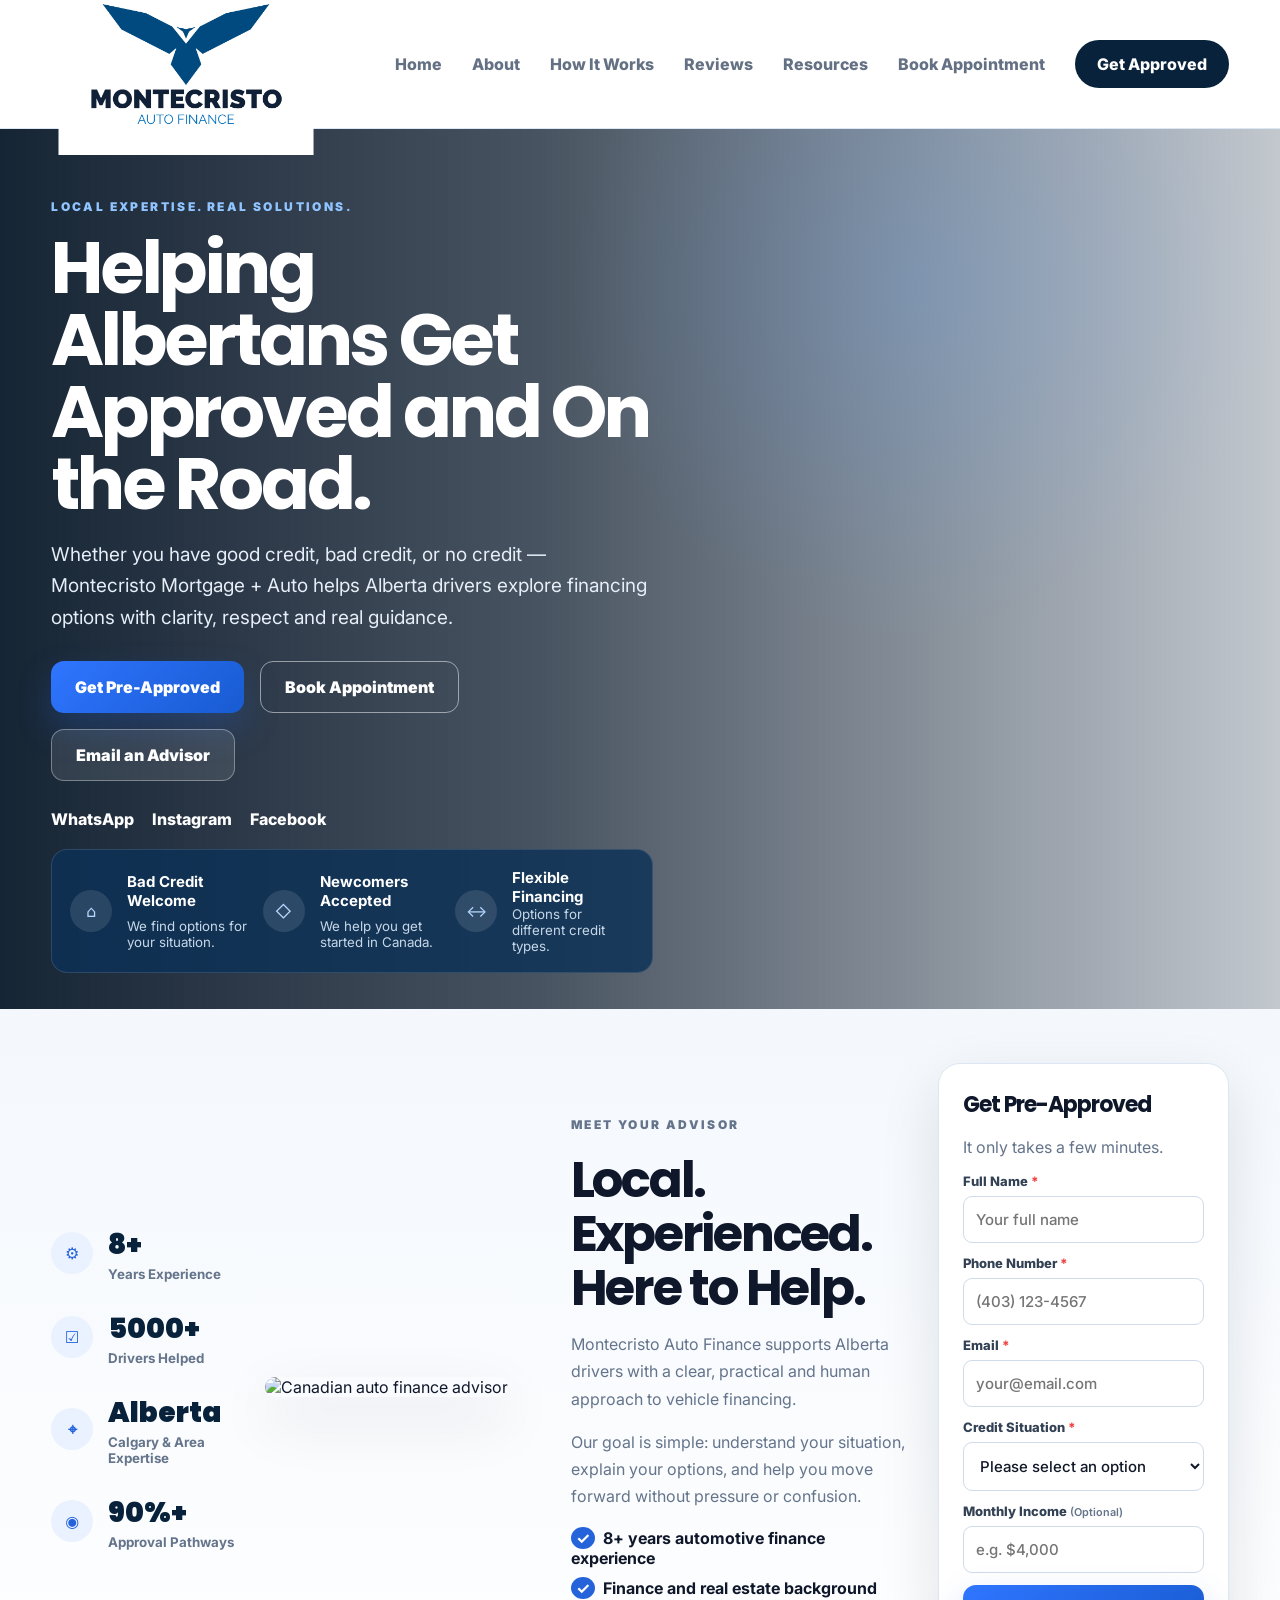
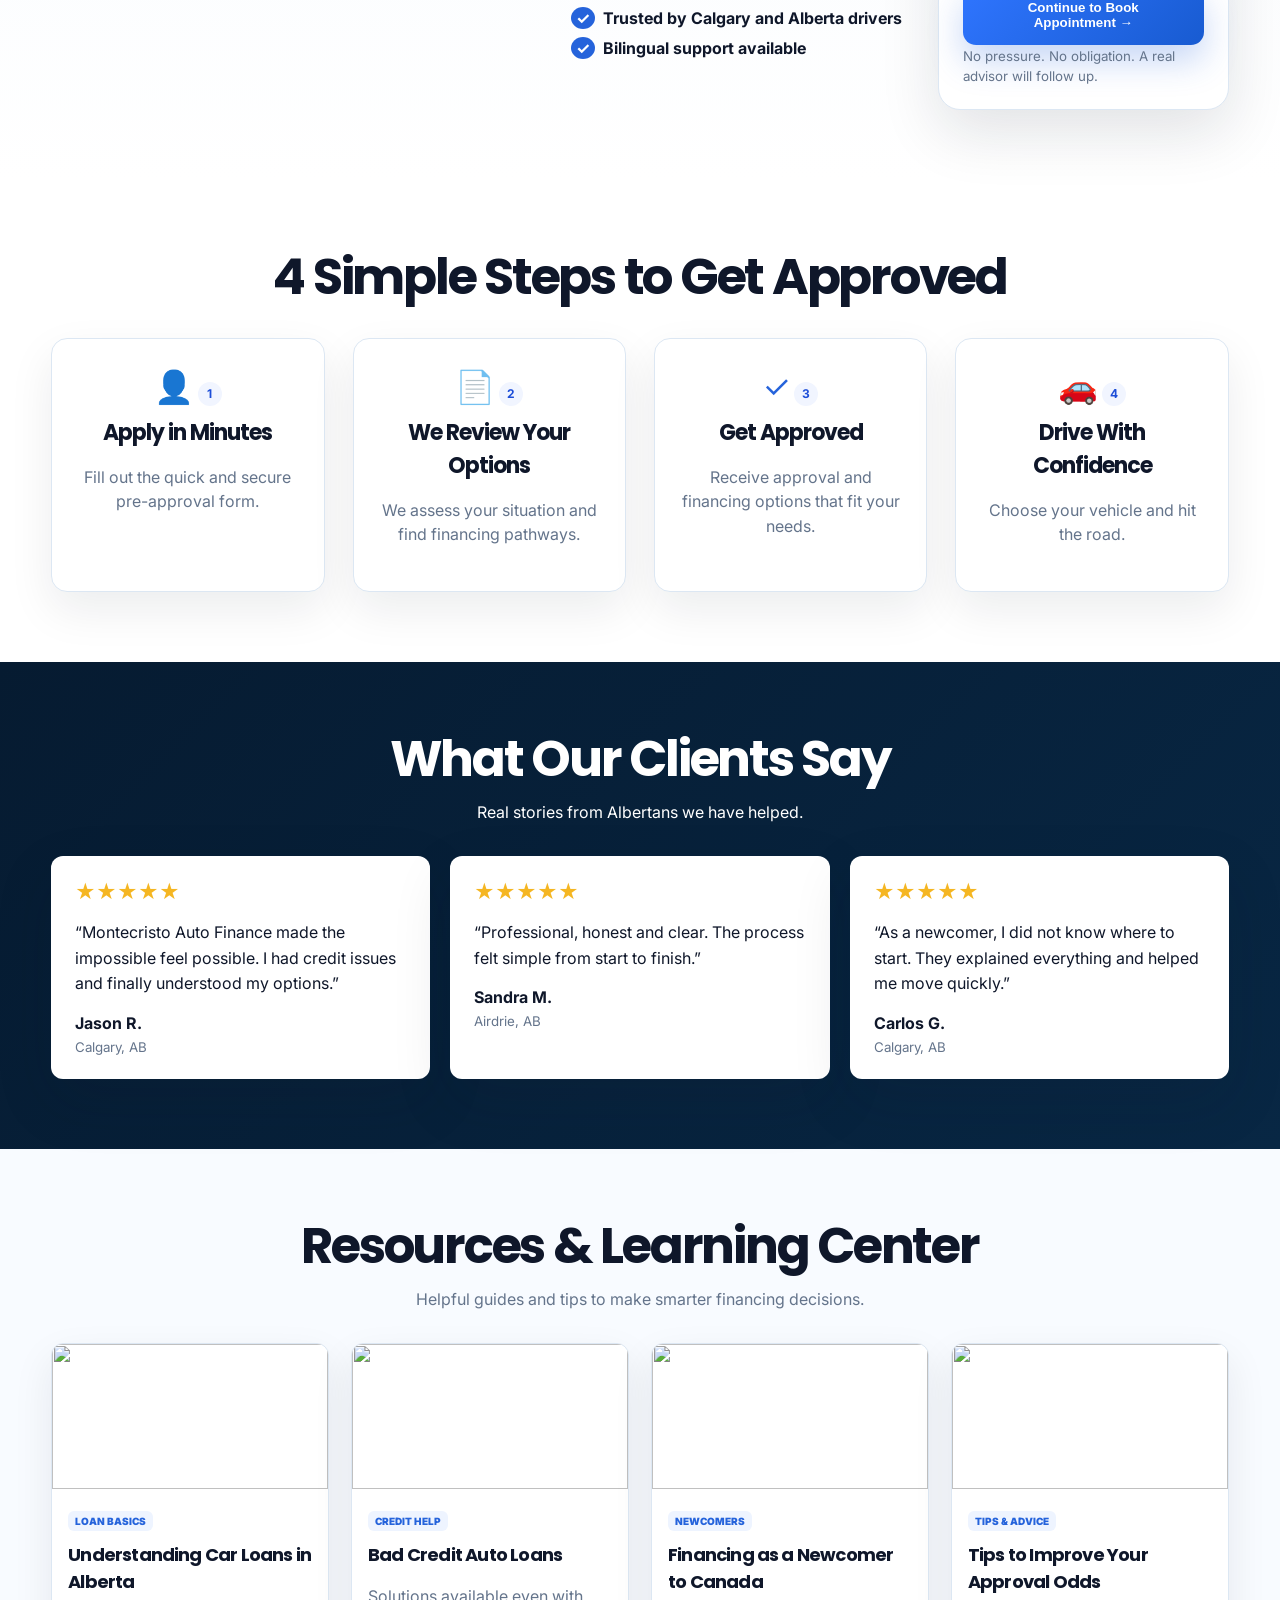
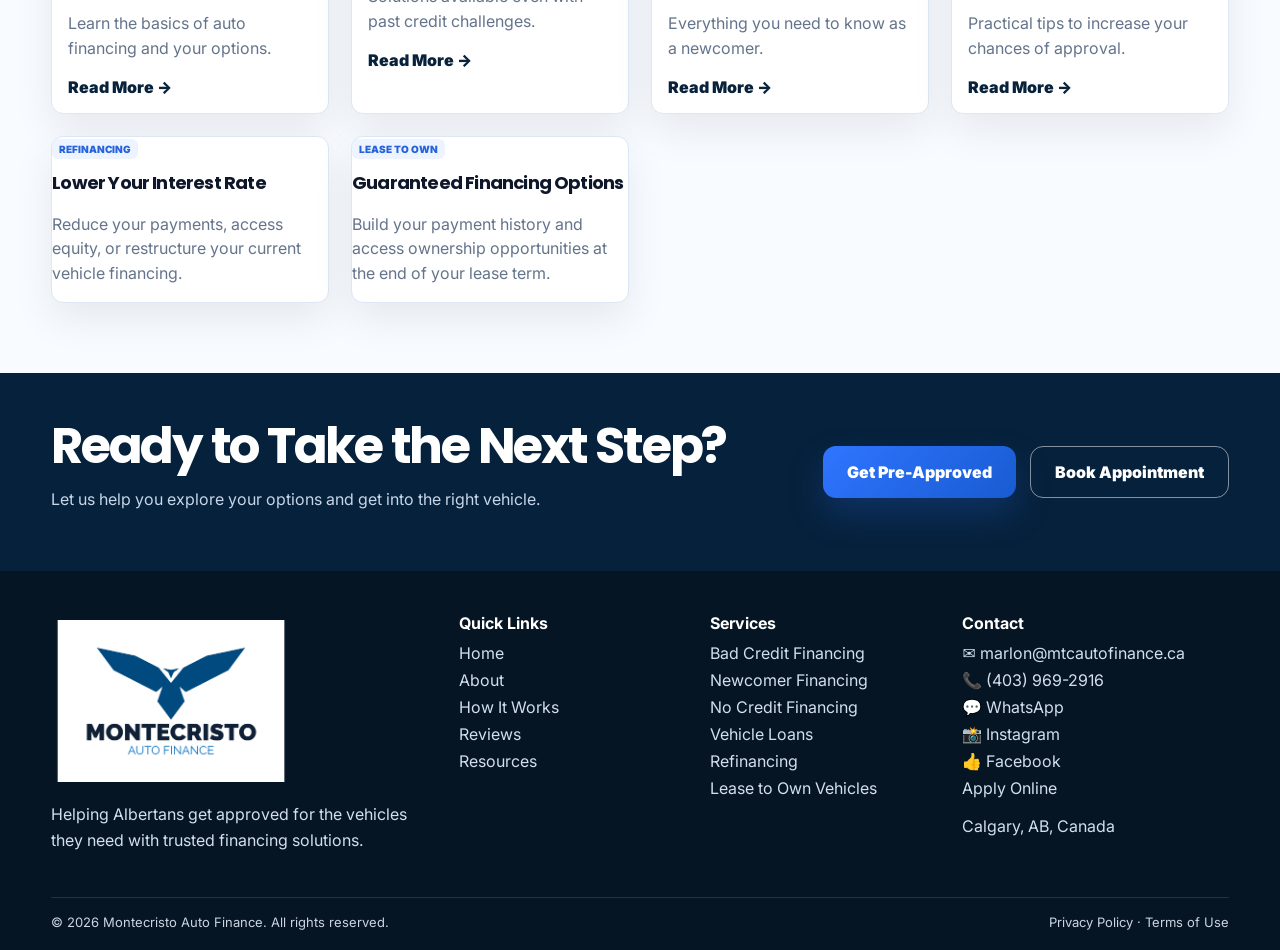
==== index.html @ ca7a3469 "Change references from Mortgage + Auto to Auto Finance" ====
<!DOCTYPE html>
<html lang="en">
<head>
  <meta charset="UTF-8" />
  <meta name="viewport" content="width=device-width, initial-scale=1.0" />
  <title>Montecristo Mortgage + Auto | Calgary Auto Financing</title>
  <meta name="description" content="Montecristo Mortgage + Auto helps Albertans get approved with practical, human auto financing support in Calgary and across Alberta." />
  <link rel="preconnect" href="https://fonts.googleapis.com">
  <link rel="preconnect" href="https://fonts.gstatic.com" crossorigin>
  <link href="https://fonts.googleapis.com/css2?family=Inter:wght@400;500;600;700;800;900&family=Poppins:wght@700;800;900&display=swap" rel="stylesheet">
  <link rel="stylesheet" href="css/style.css" />
</head>

<body>
  <header class="site-header">
    <div class="container nav">
      <a class="brand" href="#home" aria-label="Montecristo Auto Finance home">
        <img src="images/montecristo-logo.png"
         alt="Montecristo Auto Finance"
         class="brand-logo">
      </a>

      <button class="menu-toggle" aria-label="Open menu">☰</button>

      <nav class="nav-links" aria-label="Main navigation">
        <a href="#home">Home</a>
        <a href="#about">About</a>
        <a href="#how">How It Works</a>
        <a href="#reviews">Reviews</a>
        <a href="#resources">Resources</a>
        <a href="modules/agenda/agenda.html">Book Appointment</a>
        <a class="nav-cta" href="#approval-form">Get Approved</a>
      </nav>
    </div>
  </header>

  <main>
    <section class="hero" id="home">
      <div class="hero-shade"></div>
      <div class="container hero-grid">
        <div class="hero-copy">
          <p class="eyebrow">Local expertise. Real solutions.</p>
          <h1>Helping Albertans Get Approved and On the Road.</h1>
          <p class="hero-lead">
            Whether you have good credit, bad credit, or no credit — Montecristo Mortgage + Auto helps Alberta drivers explore financing options with clarity, respect and real guidance.
          </p>

          <div class="hero-actions">
            <a class="btn primary" href="#approval-form">Get Pre-Approved</a>
            <a class="btn secondary dark" href="modules/agenda/agenda.html">
              Book Appointment</a>
            <a class="btn secondary" href="mailto:marlon@mtcautofinance.ca?subject=Montecristo Mortgage + Auto Inquiry">Email an Advisor</a>
          </div>
          <div class="social-links">
            <a href="https://wa.me/14039692916"
               target="_blank">
               WhatsApp
            </a>
            <a href="https://www.instagram.com/mtcautofinance/"
               target="_blank">
               Instagram
            </a>
            <a href="https://www.facebook.com/profile.php?id=61590386949296"
               target="_blank">
               Facebook
            </a>
          </div>

          <div class="hero-benefits" aria-label="Quick benefits">
            <div><span>⌂</span><strong>Bad Credit Welcome</strong><small>We find options for your situation.</small></div>
            <div><span>◇</span><strong>Newcomers Accepted</strong><small>We help you get started in Canada.</small></div>
            <div><span>↔</span><strong>Flexible Financing</strong><small>Options for different credit types.</small></div>
          </div>
        </div>

        <div class="hero-person" aria-hidden="true">
          <img src="https://images.unsplash.com/photo-1590086782957-93c06ef21604?q=80&w=900&auto=format&fit=crop" alt="">
        </div>
      </div>
    </section>

    <section class="advisor-area" id="about">
      <div class="container advisor-layout">
        <aside class="vertical-stats">
          <div><span>⚙</span><strong>8+</strong><small>Years Experience</small></div>
          <div><span>☑</span><strong>5000+</strong><small>Drivers Helped</small></div>
          <div><span>⌖</span><strong>Alberta</strong><small>Calgary & Area Expertise</small></div>
          <div><span>◉</span><strong>90%+</strong><small>Approval Pathways</small></div>
        </aside>

        <div class="advisor-photo">
          <img src="https://images.unsplash.com/photo-1507003211169-0a1dd7228f2d?q=80&w=900&auto=format&fit=crop" alt="Canadian auto finance advisor">
        </div>

        <div class="advisor-copy">
          <p class="eyebrow dark-text">Meet your advisor</p>
          <h2>Local. Experienced. Here to Help.</h2>
          <p>
            Montecristo Auto Finance supports Alberta drivers with a clear, practical and human approach to vehicle financing.
          </p>
          <p>
            Our goal is simple: understand your situation, explain your options, and help you move forward without pressure or confusion.
          </p>

          <ul class="check-list">
            <li>8+ years automotive finance experience</li>
            <li>Finance and real estate background</li>
            <li>Trusted by Calgary and Alberta drivers</li>
            <li>Bilingual support available</li>
          </ul>
        </div>

       <form class="approval-card" id="approval-form" name="montecristo-approval" method="POST" data-netlify="true" netlify-honeypot="bot-field" action="/thank-you.html">
          <input type="hidden" name="form-name" value="montecristo-approval" />
          <p class="hidden-field"><label>Don’t fill this out if you’re human: <input name="bot-field" /></label></p>
          <h3>Get Pre-Approved</h3>
          <p>It only takes a few minutes.</p>

          <label>Full Name <span>*</span>
            <input name="full_name" type="text" placeholder="Your full name" required>
          </label>

          <label>Phone Number <span>*</span>
            <input name="phone" type="tel" placeholder="(403) 123-4567" required>
          </label>

          <label>Email <span>*</span>
            <input name="email" type="email" placeholder="your@email.com" required>
          </label>

          <label>Credit Situation <span>*</span>
            <select name="credit_situation" required>
              <option value="">Please select an option</option>
              <option>Good Credit</option>
              <option>Bad Credit</option>
              <option>No Credit / New to Canada</option>
              <option>Bankruptcy / Consumer Proposal</option>
              <option>Not Sure</option>
            </select>
          </label>

          <label>Monthly Income <small>(Optional)</small>
            <input name="monthly_income" type="text" placeholder="e.g. $4,000">
          </label>

          <button class="btn primary full" type="submit">
            Continue to Book Appointment →
          </button>
          <small class="form-note">No pressure. No obligation. A real advisor will follow up.</small>
        </form>
        
      </div>
    </section>

    <section class="how-section" id="how">
      <div class="container">
        <div class="section-title">
          <h2>4 Simple Steps to Get Approved</h2>
        </div>

        <div class="steps-grid">
          <article>
            <span>👤</span>
            <b>1</b>
            <h3>Apply in Minutes</h3>
            <p>Fill out the quick and secure pre-approval form.</p>
          </article>
          <article>
            <span>📄</span>
            <b>2</b>
            <h3>We Review Your Options</h3>
            <p>We assess your situation and find financing pathways.</p>
          </article>
          <article>
            <span>✓</span>
            <b>3</b>
            <h3>Get Approved</h3>
            <p>Receive approval and financing options that fit your needs.</p>
          </article>
          <article>
            <span>🚗</span>
            <b>4</b>
            <h3>Drive With Confidence</h3>
            <p>Choose your vehicle and hit the road.</p>
          </article>
        </div>
      </div>
    </section>

    <section class="reviews-section" id="reviews">
      <div class="container">
        <div class="section-title light">
          <h2>What Our Clients Say</h2>
          <p>Real stories from Albertans we have helped.</p>
        </div>

        <div class="reviews-grid">
          <article>
            <div class="stars">★★★★★</div>
            <p>“Montecristo Auto Finance made the impossible feel possible. I had credit issues and finally understood my options.”</p>
            <strong>Jason R.</strong>
            <small>Calgary, AB</small>
          </article>
          <article>
            <div class="stars">★★★★★</div>
            <p>“Professional, honest and clear. The process felt simple from start to finish.”</p>
            <strong>Sandra M.</strong>
            <small>Airdrie, AB</small>
          </article>
          <article>
            <div class="stars">★★★★★</div>
            <p>“As a newcomer, I did not know where to start. They explained everything and helped me move quickly.”</p>
            <strong>Carlos G.</strong>
            <small>Calgary, AB</small>
          </article>
        </div>
      </div>
    </section>

    <section class="resources-section" id="resources">
      <div class="container">
        <div class="section-title">
          <h2>Resources & Learning Center</h2>
          <p>Helpful guides and tips to make smarter financing decisions.</p>
        </div>

        <div class="resource-grid">
          <article>
            <img src="https://images.unsplash.com/photo-1549924231-f129b911e442?q=80&w=900&auto=format&fit=crop" alt="">
            <div><span>Loan Basics</span><h3>Understanding Car Loans in Alberta</h3><p>Learn the basics of auto financing and your options.</p><a href="#">Read More →</a></div>
          </article>
          <article>
            <img src="https://images.unsplash.com/photo-1554224155-6726b3ff858f?q=80&w=900&auto=format&fit=crop" alt="">
            <div><span>Credit Help</span><h3>Bad Credit Auto Loans</h3><p>Solutions available even with past credit challenges.</p><a href="#">Read More →</a></div>
          </article>
          <article>
            <img src="https://images.unsplash.com/photo-1551836022-d5d88e9218df?q=80&w=900&auto=format&fit=crop" alt="">
            <div><span>Newcomers</span><h3>Financing as a Newcomer to Canada</h3><p>Everything you need to know as a newcomer.</p><a href="#">Read More →</a></div>
          </article>
          <article>
            <img src="https://images.unsplash.com/photo-1554224154-26032ffc0d07?q=80&w=900&auto=format&fit=crop" alt="">
            <div><span>Tips & Advice</span><h3>Tips to Improve Your Approval Odds</h3><p>Practical tips to increase your chances of approval.</p><a href="#">Read More →</a></div>
          </article>
          <article>
            <span>Refinancing</span>
            <h3>Lower Your Interest Rate</h3>
            <p>
            Reduce your payments, access equity, or restructure your current vehicle financing.
            </p>
          </article>
          <article>
            <span>Lease to Own</span>
            <h3>Guaranteed Financing Options</h3>
            <p>
            Build your payment history and access ownership opportunities at the end of your lease term.
            </p>
          </article>
        </div>
      </div>
    </section>

    <section class="final-cta">
      <div class="container final-layout">
       <div>
        <h2>Ready to Take the Next Step?</h2>
        <p>
          Let us help you explore your options and get into the right vehicle.
        </p>
      </div>
      <div class="final-actions">
        <a class="btn primary" href="#approval-form">
          Get Pre-Approved
        </a>
        <a class="btn secondary dark"
           href="modules/agenda/agenda.html">
           Book Appointment
        </a>
      </div>
    </div>
  </section>
  </main>

  <footer class="footer">
    <div class="container footer-layout">
      <div>
        <a class="brand footer-brand" href="#home">
           <img src="images/montecristo-logo.png"
           alt="Montecristo Auto Finance"
           class="brand-logo footer-logo">
        </a>
        <p>Helping Albertans get approved for the vehicles they need with trusted financing solutions.</p>
      </div>

      <div>
        <h4>Quick Links</h4>
        <a href="#home">Home</a>
        <a href="#about">About</a>
        <a href="#how">How It Works</a>
        <a href="#reviews">Reviews</a>
        <a href="#resources">Resources</a>
      </div>

      <div>
        <h4>Services</h4>
        <a href="#approval-form">Bad Credit Financing</a>
        <a href="#approval-form">Newcomer Financing</a>
        <a href="#approval-form">No Credit Financing</a>
        <a href="#approval-form">Vehicle Loans</a>
        <a href="#resources">Refinancing</a>
        <a href="#resources">Lease to Own Vehicles</a>
      </div>

      <div>
        <h4>Contact</h4>
        <a href="mailto:marlon@mtcautofinance.ca">
          ✉ marlon@mtcautofinance.ca
        </a>
        <a href="tel:+14039692916">
          📞 (403) 969-2916
        </a>
        <a href="https://wa.me/14039692916" target="_blank">
          💬 WhatsApp
        </a>
        <a href="https://www.instagram.com/mtcautofinance/" target="_blank">
          📸 Instagram
        </a>
        <a href="https://www.facebook.com/profile.php?id=61590386949296" target="_blank">
          👍 Facebook
        </a>
        <a href="#approval-form">
          Apply Online
        </a>
        <p>Calgary, AB, Canada</p>
      </div>
    </div>

    <div class="container legal">
      <span>© 2026 Montecristo Auto Finance. All rights reserved.</span>
      <span>Privacy Policy · Terms of Use</span>
    </div>
  </footer>

  <div class="mobile-bar">
    <a href="mailto:marlon@mtcautofinance.ca?subject=Montecristo Mortgage + Auto Inquiry">
      Email
    </a>
    <a href="sms:+14039692916">
      SMS
    </a>
    <a href="modules/agenda/agenda.html">
      Book
    </a>
  </div>
  <script>
    const approvalForm = document.getElementById('approval-form');

    if (approvalForm) {
      approvalForm.addEventListener('submit', function () {
        const leadData = {
          name: approvalForm.querySelector('[name="full_name"]').value.trim(),
          phone: approvalForm.querySelector('[name="phone"]').value.trim(),
          email: approvalForm.querySelector('[name="email"]').value.trim(),
          creditSituation: approvalForm.querySelector('[name="credit_situation"]').value.trim(),
          monthlyIncome: approvalForm.querySelector('[name="monthly_income"]').value.trim()
        };

        localStorage.setItem('mtc_lead', JSON.stringify(leadData));
      });
    }
  </script>


  
  <script src="js/app.js"></script>
</body>
</html>
---- css/style.css ----
/* MONTECRISTO AUTO FINANCE — Demo v4 */
:root{
  --navy:#08223b;
  --navy2:#0d3157;
  --blue:#2563db;
  --blue2:#65a8ff;
  --text:#0f172a;
  --muted:#64748b;
  --soft:#f4f8fd;
  --soft2:#eaf2fb;
  --white:#ffffff;
  --line:#dce7f3;
  --radius:22px;
  --shadow:0 22px 60px rgba(15,23,42,.12);
}

*{box-sizing:border-box}
html{scroll-behavior:smooth}
body{
  margin:0;
  font-family:Inter,system-ui,sans-serif;
  color:var(--text);
  background:#f8fbff;
  overflow-x:hidden;
}
a{text-decoration:none;color:inherit}
.container{width:min(1180px,92%);margin:auto}

.site-header{
  position:sticky;top:0;z-index:100;
  background:rgba(255,255,255,.94);
  backdrop-filter:blur(18px);
  border-bottom:1px solid var(--line);
}
.nav{display:flex;align-items:center;justify-content:space-between;padding:16px 0}
.brand{display:flex;align-items:center;gap:14px}
.brand-mark{
  width:48px;height:48px;border-radius:16px;
  background:linear-gradient(135deg,var(--navy),var(--blue));
  color:white;display:grid;place-items:center;
  font:900 20px Poppins,sans-serif;
  box-shadow:0 12px 28px rgba(37,99,219,.22);
}
.brand-text strong{display:block;font:800 22px Poppins,sans-serif;line-height:1}
.brand-text small{display:block;margin-top:8px;letter-spacing:.24em;color:var(--muted);font-weight:700;font-size:11px}
.nav-links{display:flex;align-items:center;gap:30px;font-weight:800;color:#647083}
.nav-links a:hover{color:var(--blue)}
.nav-cta{background:var(--navy);color:white!important;padding:14px 22px;border-radius:999px}
.menu-toggle{display:none;background:none;border:0;font-size:28px;color:var(--navy)}

.hero{
  position:relative;min-height:640px;display:flex;align-items:center;
  background:
    linear-gradient(90deg,rgba(3,18,35,.92) 0%,rgba(3,18,35,.72) 42%,rgba(3,18,35,.22) 100%),
    url('https://images.unsplash.com/photo-1503376780353-7e6692767b70?q=80&w=1800&auto=format&fit=crop');
  background-size:cover;background-position:center;
  overflow:hidden;
}
.hero-shade{position:absolute;inset:0;background:radial-gradient(circle at 72% 18%,rgba(101,168,255,.22),transparent 30%)}
.hero-grid{position:relative;z-index:1;display:grid;grid-template-columns:1.05fr .95fr;gap:32px;align-items:center;padding:70px 0 36px}
.eyebrow{
  margin:0 0 18px;
  text-transform:uppercase;letter-spacing:.2em;font-weight:900;font-size:12px;color:#8fc4ff;
}
.dark-text{color:#64809f}
h1,h2,h3{font-family:Poppins,sans-serif;margin:0;letter-spacing:-.045em}
h1{font-size:clamp(44px,6vw,72px);line-height:1;color:white;max-width:690px}
h2{font-size:clamp(30px,4vw,50px);line-height:1.08}
h3{font-size:22px}
.hero-lead{color:#e6eef8;font-size:19px;line-height:1.65;max-width:610px}
.hero-actions{display:flex;gap:16px;flex-wrap:wrap;margin:28px 0}
.btn{
  display:inline-flex;align-items:center;justify-content:center;
  min-height:52px;padding:15px 24px;border-radius:13px;
  font-weight:900;border:0;cursor:pointer;
}
.primary{background:linear-gradient(135deg,#2f75ff,#185bd1);color:white;box-shadow:0 16px 34px rgba(37,99,219,.26)}
.secondary{background:rgba(255,255,255,.1);color:white;border:1px solid rgba(255,255,255,.35)}
.secondary.dark{background:transparent;border-color:rgba(255,255,255,.5)}
.full{width:100%}

.hero-benefits{
  margin-top:20px;
  display:grid;grid-template-columns:repeat(3,1fr);gap:14px;
  background:rgba(13,49,87,.82);
  border:1px solid rgba(255,255,255,.12);
  padding:18px;border-radius:16px;
  max-width:980px;
}
.hero-benefits div{display:grid;grid-template-columns:44px 1fr;column-gap:13px;align-items:center}
.hero-benefits span{
  grid-row:span 2;width:42px;height:42px;border-radius:50%;
  background:rgba(255,255,255,.11);display:grid;place-items:center;color:#b6d8ff
}
.hero-benefits strong{color:white;font-size:15px}
.hero-benefits small{color:#c6d7e8}

.hero-person{display:flex;justify-content:center;align-items:flex-end}
.hero-person img{
  width:min(430px,100%);height:500px;object-fit:cover;object-position:center top;
  border-radius:28px 28px 0 0;
  opacity:.95;box-shadow:var(--shadow);
  display:none;
}

.advisor-area{padding:54px 0 70px;background:linear-gradient(180deg,#f4f8fd,#ffffff)}
.advisor-layout{
  display:grid;grid-template-columns:.6fr .9fr 1.1fr .95fr;gap:30px;align-items:center;
}
.vertical-stats{display:grid;gap:26px}
.vertical-stats div{display:grid;grid-template-columns:45px 1fr;column-gap:12px;align-items:center}
.vertical-stats span{grid-row:span 2;width:42px;height:42px;border-radius:50%;background:#eaf2ff;color:var(--blue);display:grid;place-items:center;font-weight:900}
.vertical-stats strong{font:900 28px Poppins;color:var(--navy)}
.vertical-stats small{color:var(--muted);font-weight:700}
.advisor-photo img{width:100%;border-radius:24px;box-shadow:var(--shadow)}
.advisor-copy p{color:var(--muted);line-height:1.7}
.check-list{padding:0;margin:18px 0 0;list-style:none;display:grid;gap:10px}
.check-list li{font-weight:700}
.check-list li:before{content:"✓";color:white;background:var(--blue);border-radius:50%;padding:1px 5px;margin-right:8px}

.approval-card{background:white;border:1px solid var(--line);border-radius:22px;padding:24px;box-shadow:var(--shadow)}
.approval-card p,.form-note{color:var(--muted)}
.approval-card label{display:block;font-size:13px;font-weight:800;margin:12px 0;color:#334155}
.approval-card label span{color:#ef4444}
.approval-card label small{font-weight:600;color:var(--muted)}
input,select{
  width:100%;margin-top:7px;padding:13px 12px;
  border:1px solid #cfdbea;border-radius:9px;background:white;color:#111827;
  font:500 15px Inter,sans-serif;
}
select{appearance:auto}

.how-section{padding:70px 0;background:#fff}
.section-title{text-align:center;max-width:780px;margin:0 auto 34px}
.section-title p{color:var(--muted)}
.steps-grid{display:grid;grid-template-columns:repeat(4,1fr);gap:28px;align-items:stretch}
.steps-grid article{
  position:relative;background:white;border:1px solid var(--line);border-radius:16px;
  padding:28px 22px;text-align:center;box-shadow:0 18px 45px rgba(15,23,42,.08)
}
.steps-grid article span{font-size:32px;color:var(--blue)}
.steps-grid article b{display:inline-grid;place-items:center;width:24px;height:24px;border-radius:50%;background:#f1f5ff;color:#1d4ed8;font-size:12px;margin:10px auto}
.steps-grid article p{color:var(--muted);line-height:1.55}

.reviews-section{padding:70px 0;background:linear-gradient(135deg,#061b31,#082744);color:white}
.section-title.light h2,.section-title.light p{color:white}
.reviews-grid{display:grid;grid-template-columns:repeat(3,1fr);gap:20px}
.reviews-grid article{background:white;color:var(--text);border-radius:12px;padding:24px;box-shadow:var(--shadow)}
.stars{color:#f5b622;font-size:20px}
.reviews-grid p{line-height:1.6}.reviews-grid small{display:block;color:var(--muted);margin-top:6px}

.resources-section{padding:70px 0;background:#f8fbff}
.resource-grid{display:grid;grid-template-columns:repeat(4,1fr);gap:22px}
.resource-grid article{background:white;border:1px solid var(--line);border-radius:12px;overflow:hidden;box-shadow:0 16px 40px rgba(15,23,42,.08)}
.resource-grid img{width:100%;height:145px;object-fit:cover}
.resource-grid div{padding:16px}
.resource-grid span{text-transform:uppercase;font-size:10px;font-weight:900;color:#2563db;background:#eef4ff;border-radius:6px;padding:4px 7px}
.resource-grid h3{font-size:18px;margin:12px 0 8px}
.resource-grid p{color:var(--muted);line-height:1.55}.resource-grid a{font-weight:900;color:var(--navy)}

.final-cta{padding:46px 0;background:#06213b;color:white}
.final-layout{display:flex;align-items:center;justify-content:space-between;gap:24px}
.final-layout p{color:#c7d6e8}.final-actions{display:flex;gap:14px;flex-wrap:wrap}

.footer{background:#061524;color:white;padding:42px 0 20px}
.footer-layout{display:grid;grid-template-columns:1.7fr 1fr 1fr 1.2fr;gap:30px}
.footer a{display:block;color:#d3dfeb;margin:7px 0}.footer p{color:#d3dfeb;line-height:1.6}.footer h4{margin:0 0 10px}
.legal{border-top:1px solid rgba(255,255,255,.12);margin-top:28px;padding-top:16px;display:flex;justify-content:space-between;color:#cbd5e1;font-size:13px}

.mobile-bar{display:none}

@media(max-width:1000px){
  .nav-links{display:none;position:absolute;top:78px;left:4%;right:4%;background:white;border:1px solid var(--line);box-shadow:var(--shadow);border-radius:18px;padding:18px;flex-direction:column;align-items:stretch}
  .nav-links.open{display:flex}
  .menu-toggle{display:block}
  .hero{min-height:auto}
  .hero-grid{grid-template-columns:1fr;padding:54px 0 32px}
  .hero-benefits{grid-template-columns:1fr;margin-top:22px}
  .advisor-layout{grid-template-columns:1fr}
  .advisor-photo{max-width:360px;margin:auto}
  .steps-grid,.reviews-grid,.resource-grid,.footer-layout{grid-template-columns:1fr}
  .final-layout{display:block;text-align:left}
  .final-actions{margin-top:20px}
  h1{font-size:42px}
  .hero-lead{font-size:17px}
  .legal{display:block}
  body{padding-bottom:58px}
  .mobile-bar{
    display:grid;grid-template-columns:repeat(3,1fr);
    position:fixed;left:0;right:0;bottom:0;z-index:999;
    background:#061524;border-top:1px solid rgba(255,255,255,.15)
  }
  .mobile-bar a{color:white;text-align:center;padding:14px 4px;font-weight:900;font-size:13px}
  .mobile-bar a:last-child{background:#2563db}
}

.hidden-field{display:none!important}
.site-header .nav {
  min-height: 128px !important;
  padding: 0 !important;
}

.site-header .brand {
  width: 330px !important;
  height: 128px !important;
  display: flex !important;
  align-items: center !important;
  overflow: visible !important;
}

.site-header .brand-logo {
  width: 270px !important;
  height: auto !important;
  display: block !important;
}

.footer-logo {
  width: 240px !important;
  height: auto !important;
  max-height: none !important;
}

.social-links {
  display: flex;
  gap: 18px;
  margin-top: 14px;
  flex-wrap: wrap;
}

.social-links a {
  color: #ffffff;
  font-weight: 800;
  text-decoration: none;
}

.social-links a:hover {
  opacity: 0.8;
}

@media(max-width:1000px){
  .site-header .nav {
    min-height: 112px !important;
  }

  .site-header .brand {
    width: 270px !important;
    height: 112px !important;
  }

  .site-header .brand-logo {
    width: 230px !important;
  }

  .nav-links {
    top: 112px;
  }
 
}
.site-header .brand-logo,
.footer-logo{
  background: transparent !important;
}
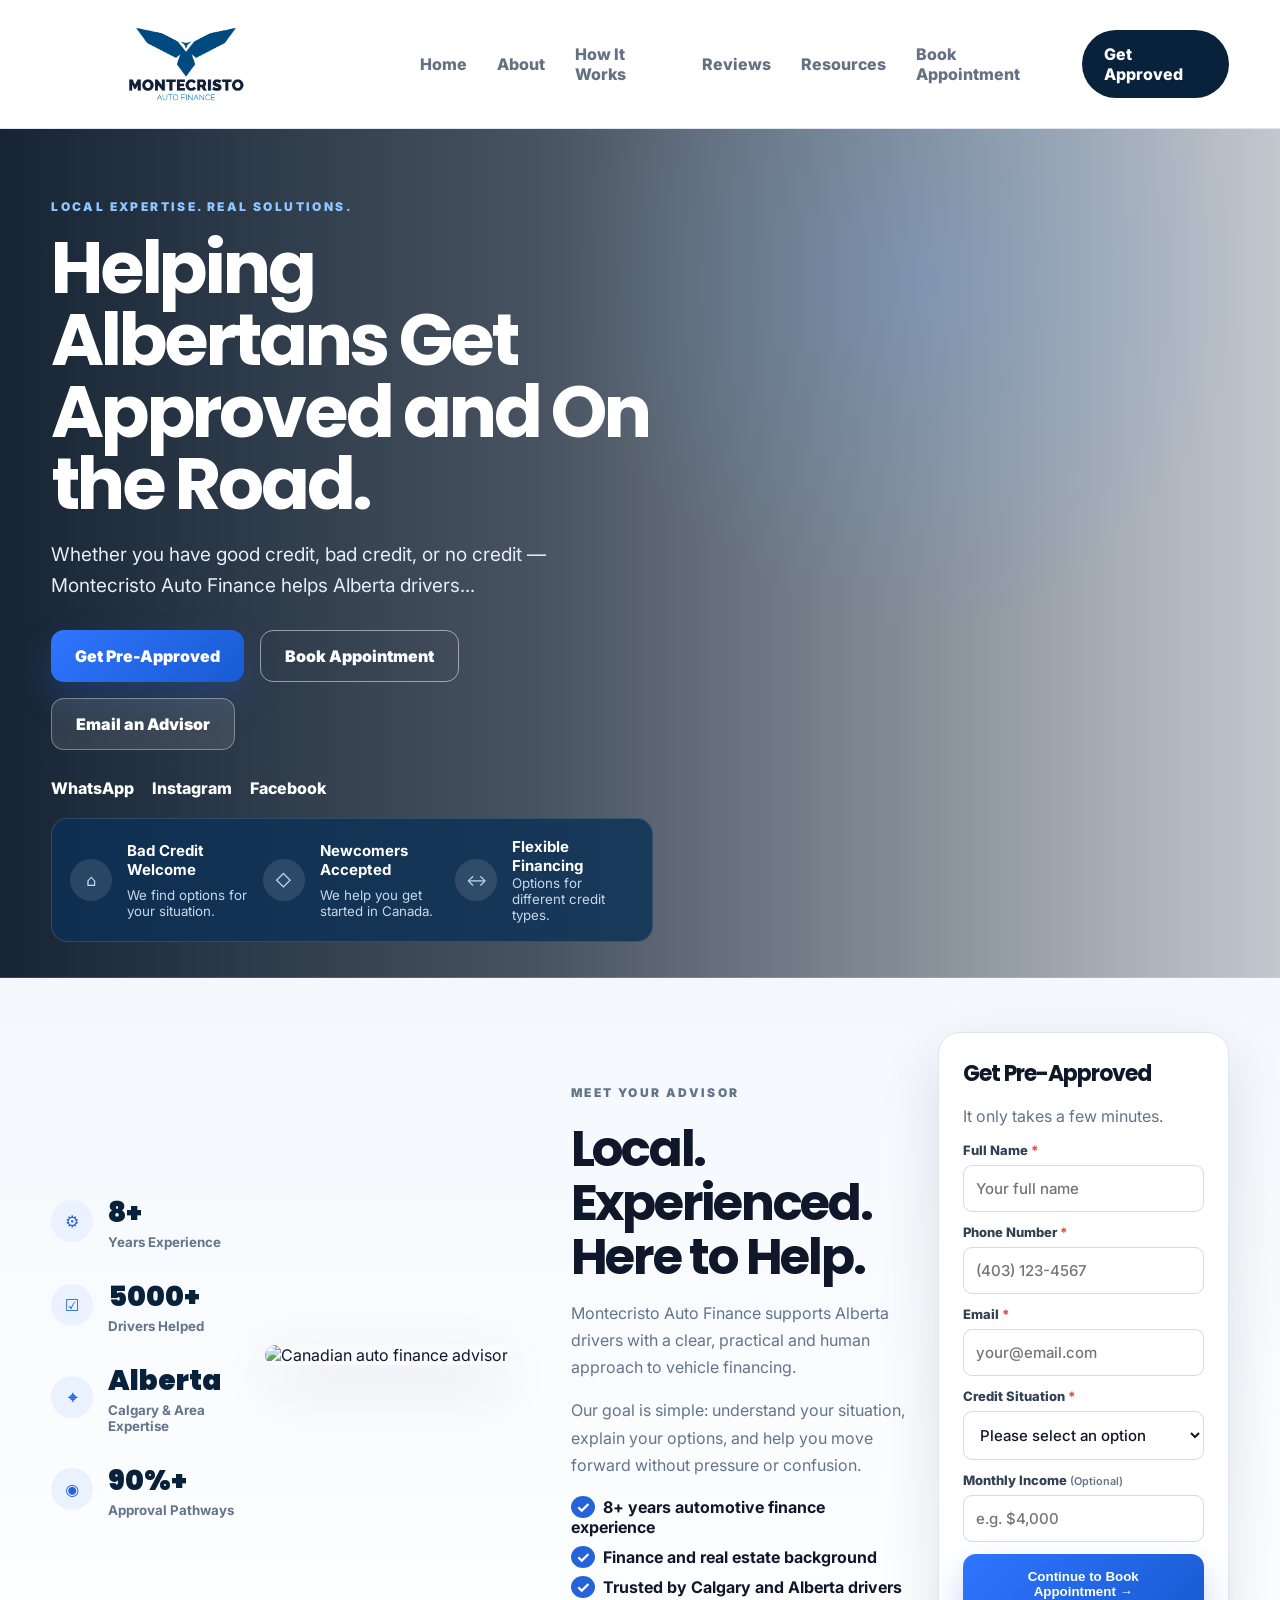
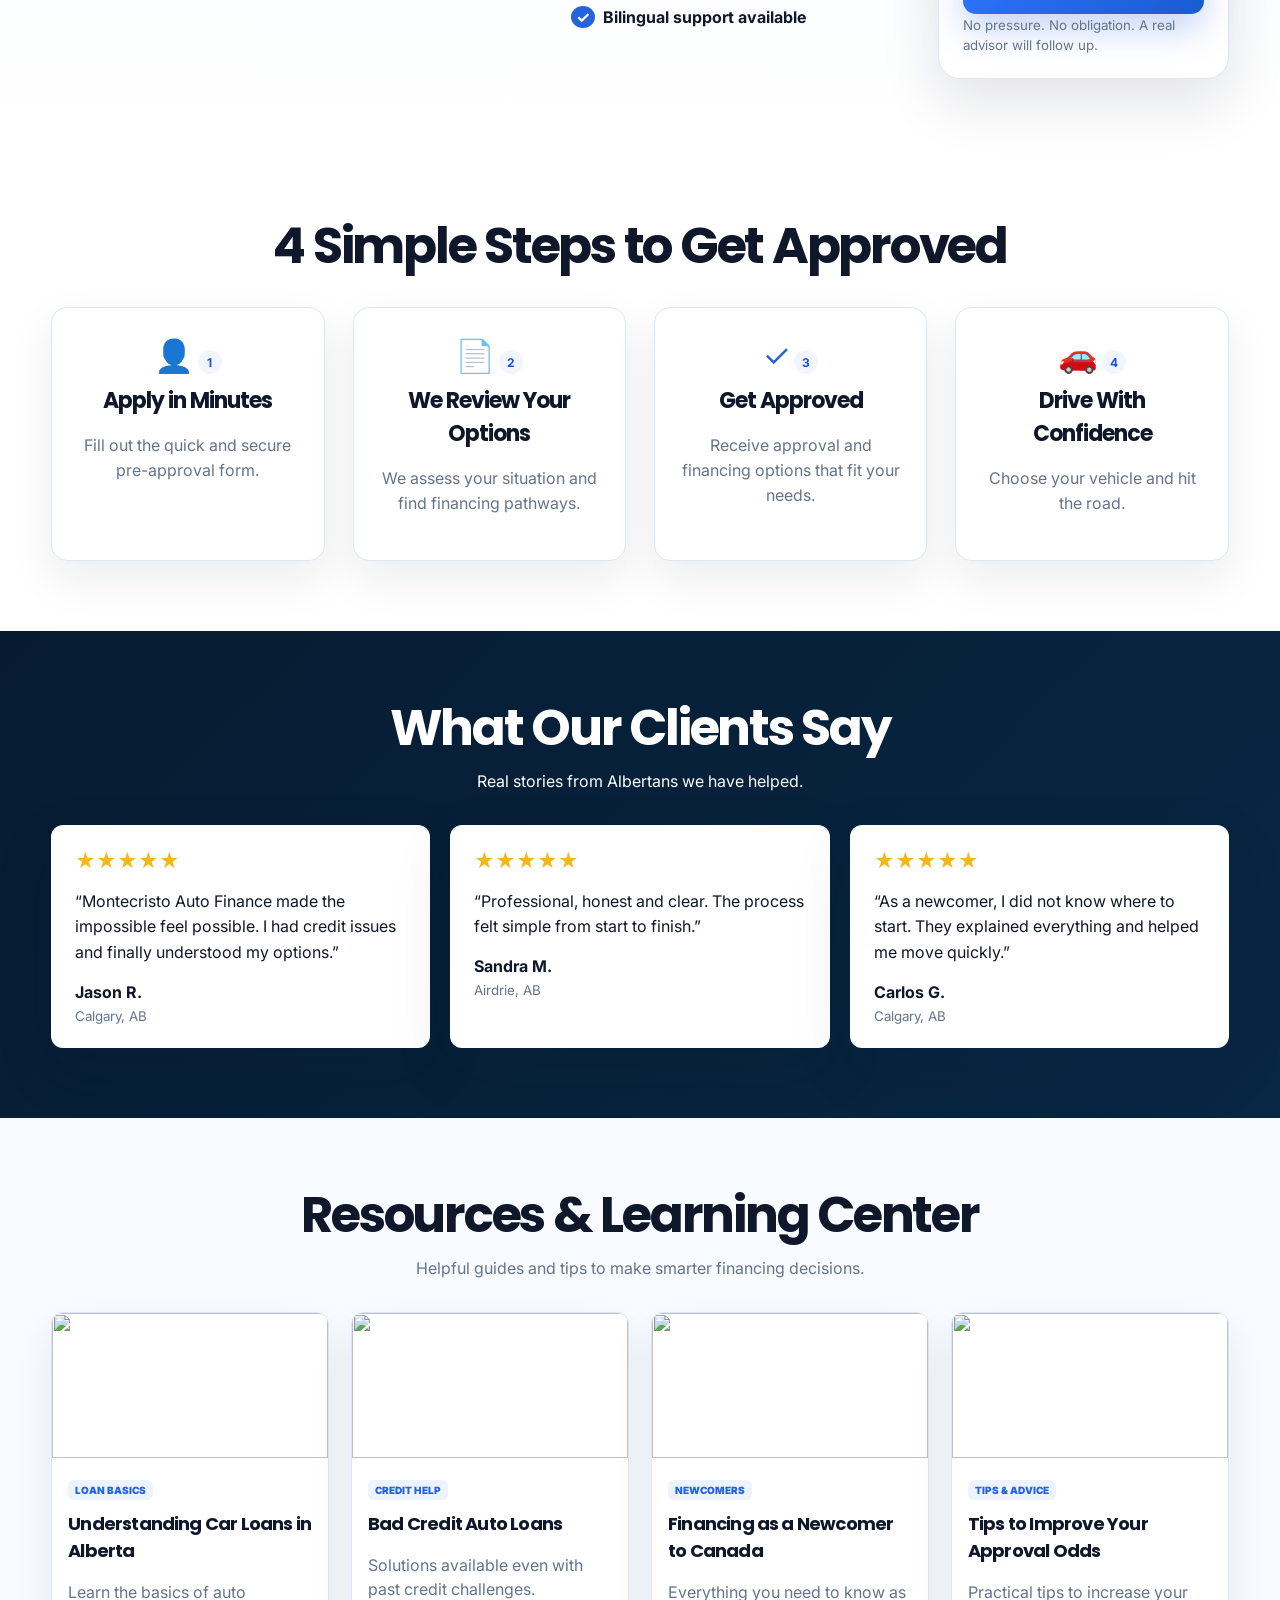
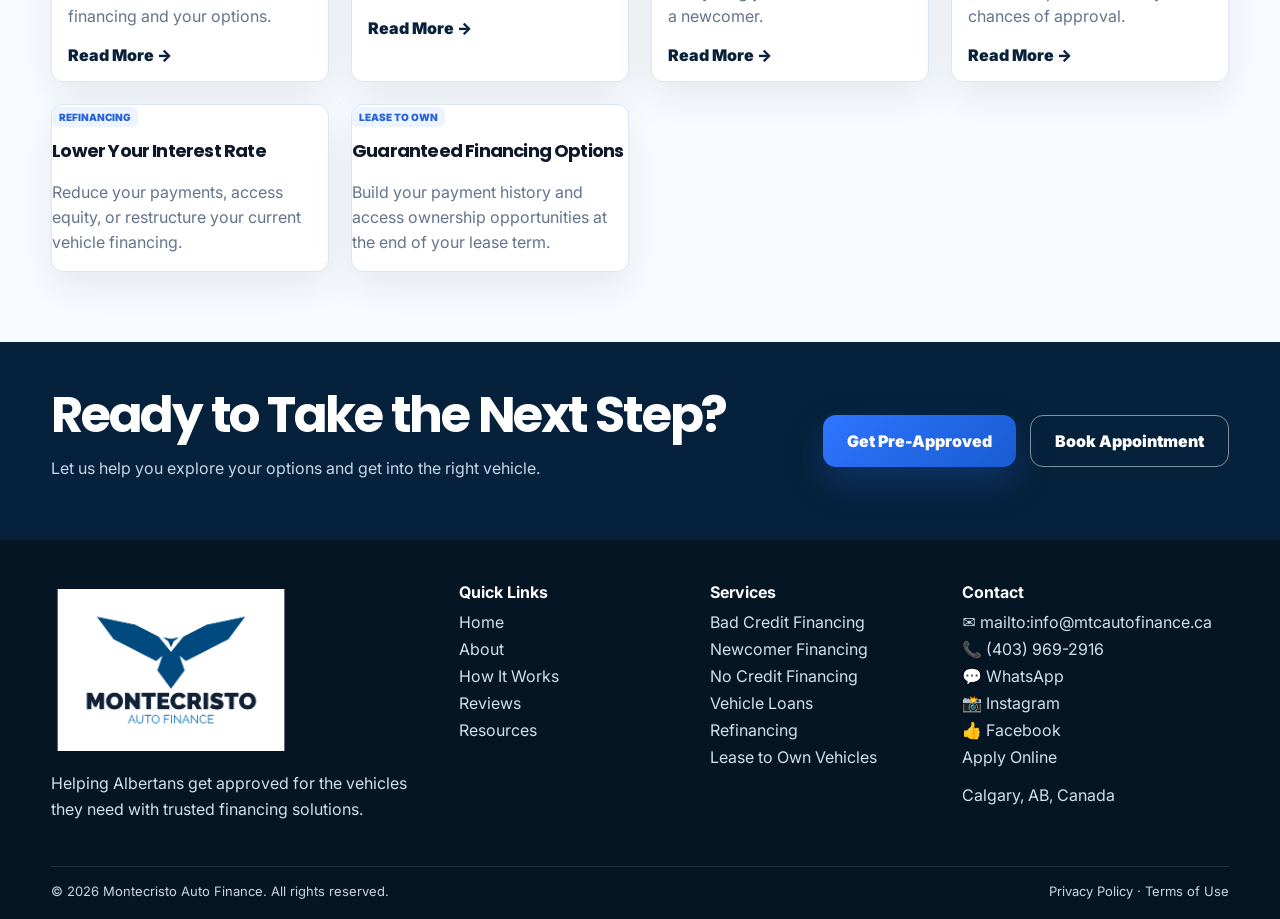
==== commit 8f9b42f2: "Update title and email references in index.html" ====
--- a/index.html
+++ b/index.html
@@ -3,8 +3,8 @@
 <head>
   <meta charset="UTF-8" />
   <meta name="viewport" content="width=device-width, initial-scale=1.0" />
-  <title>Montecristo Mortgage + Auto | Calgary Auto Financing</title>
-  <meta name="description" content="Montecristo Mortgage + Auto helps Albertans get approved with practical, human auto financing support in Calgary and across Alberta." />
+  <title>Montecristo Auto Finance | Calgary Auto Financing</title>
+  <meta name="description" content="Montecristo Auto Finance helps Albertans get approved with practical, human auto financing support in Calgary and across Alberta.">
   <link rel="preconnect" href="https://fonts.googleapis.com">
   <link rel="preconnect" href="https://fonts.gstatic.com" crossorigin>
   <link href="https://fonts.googleapis.com/css2?family=Inter:wght@400;500;600;700;800;900&family=Poppins:wght@700;800;900&display=swap" rel="stylesheet">
@@ -42,14 +42,14 @@
           <p class="eyebrow">Local expertise. Real solutions.</p>
           <h1>Helping Albertans Get Approved and On the Road.</h1>
           <p class="hero-lead">
-            Whether you have good credit, bad credit, or no credit — Montecristo Mortgage + Auto helps Alberta drivers explore financing options with clarity, respect and real guidance.
+            Whether you have good credit, bad credit, or no credit — Montecristo Auto Finance helps Alberta drivers...
           </p>
 
           <div class="hero-actions">
             <a class="btn primary" href="#approval-form">Get Pre-Approved</a>
             <a class="btn secondary dark" href="modules/agenda/agenda.html">
               Book Appointment</a>
-            <a class="btn secondary" href="mailto:marlon@mtcautofinance.ca?subject=Montecristo Mortgage + Auto Inquiry">Email an Advisor</a>
+            <a class="btn secondary" href="mailto:mailto:info@mtcautofinance.ca?subject=Montecristo Auto Finance">Email an Advisor</a>
           </div>
           <div class="social-links">
             <a href="https://wa.me/14039692916"
@@ -312,8 +312,8 @@
 
       <div>
         <h4>Contact</h4>
-        <a href="mailto:marlon@mtcautofinance.ca">
-          ✉ marlon@mtcautofinance.ca
+        <a href="mailto:mailto:info@mtcautofinance.ca">
+          ✉ mailto:info@mtcautofinance.ca
         </a>
         <a href="tel:+14039692916">
           📞 (403) 969-2916
@@ -341,7 +341,7 @@
   </footer>
 
   <div class="mobile-bar">
-    <a href="mailto:marlon@mtcautofinance.ca?subject=Montecristo Mortgage + Auto Inquiry">
+    <a href="mailto:mailto:info@mtcautofinance.ca?subject=Montecristo Mortgage Auto Finance Inquiry">
       Email
     </a>
     <a href="sms:+14039692916">
--- a/css/style.css
+++ b/css/style.css
@@ -201,7 +201,7 @@
 }
 
 .site-header .brand {
-  width: 330px !important;
+  width: 380px !important;
   height: 128px !important;
   display: flex !important;
   align-items: center !important;
@@ -213,6 +213,12 @@
   height: auto !important;
   display: block !important;
 }
+
+.site-header .brand-logo{
+  max-height: 110px !important;
+  object-fit: contain !important;
+}
+
 
 .footer-logo {
   width: 240px !important;
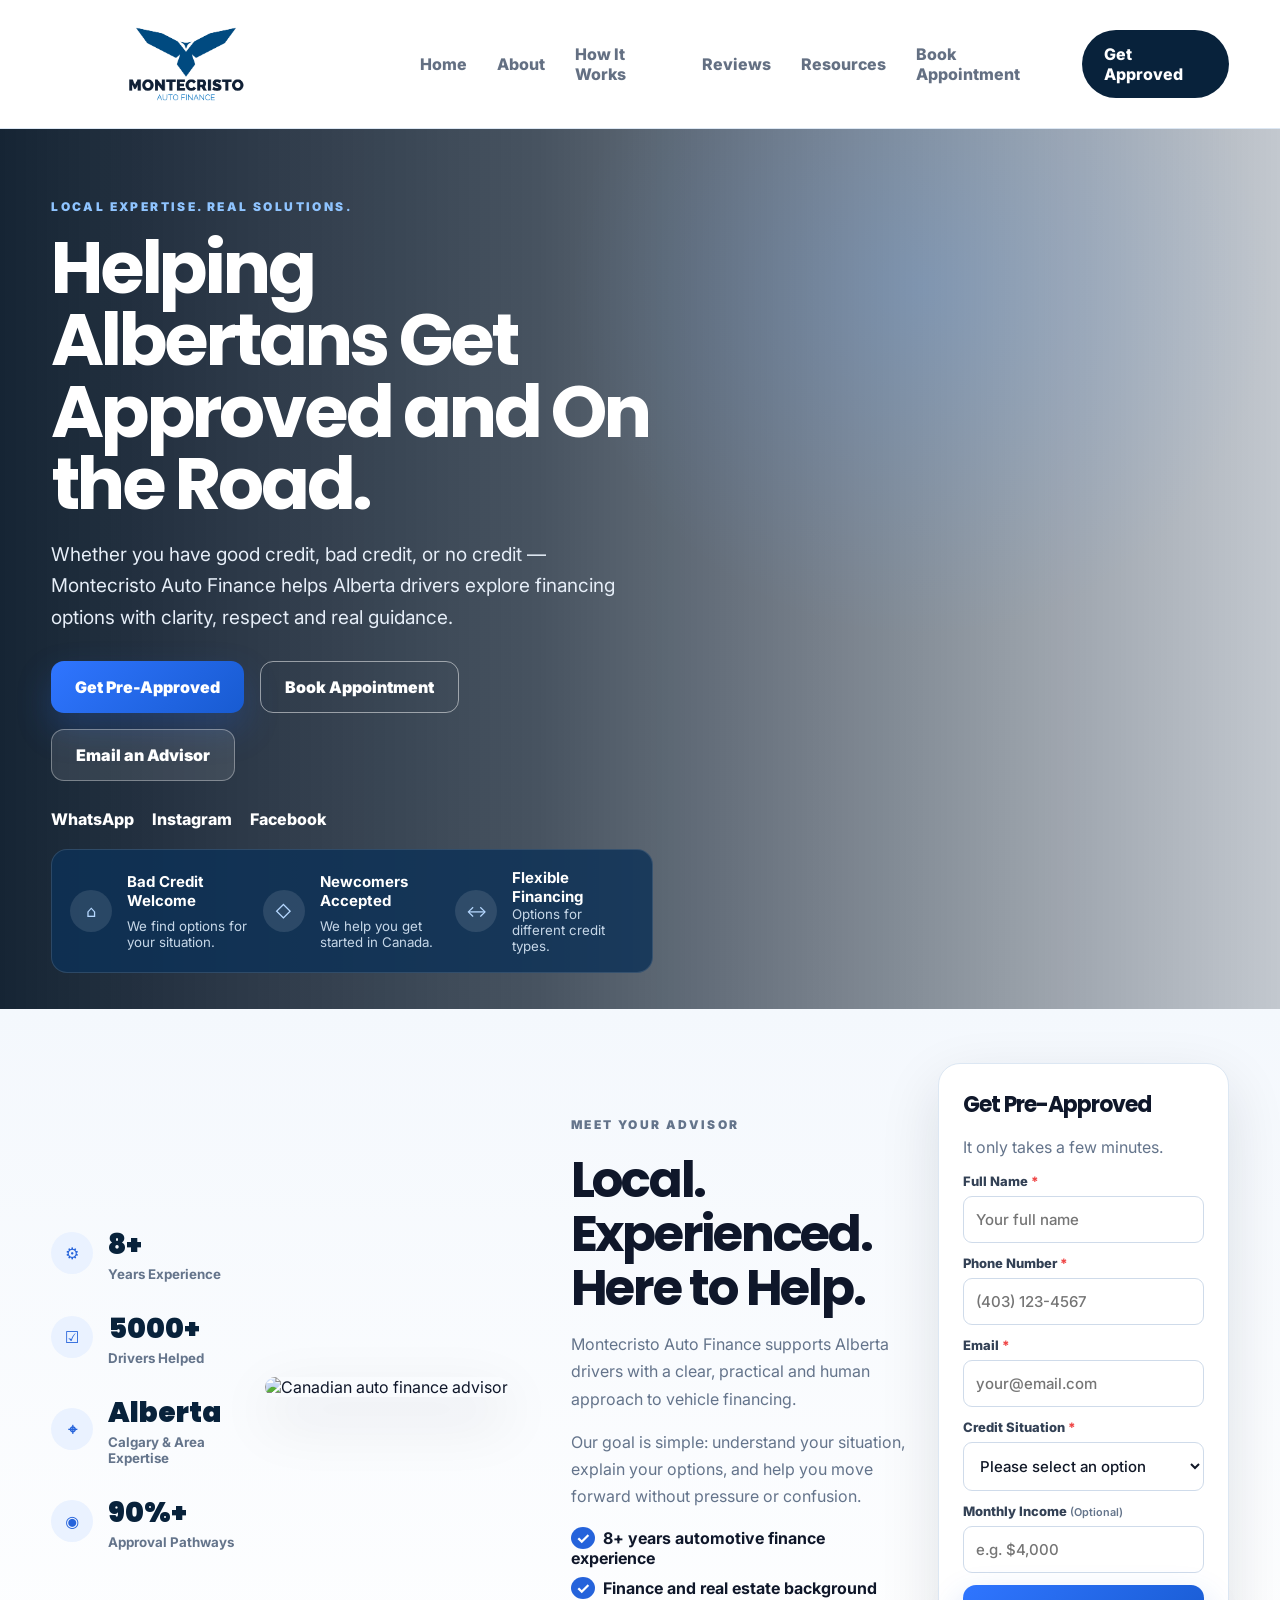
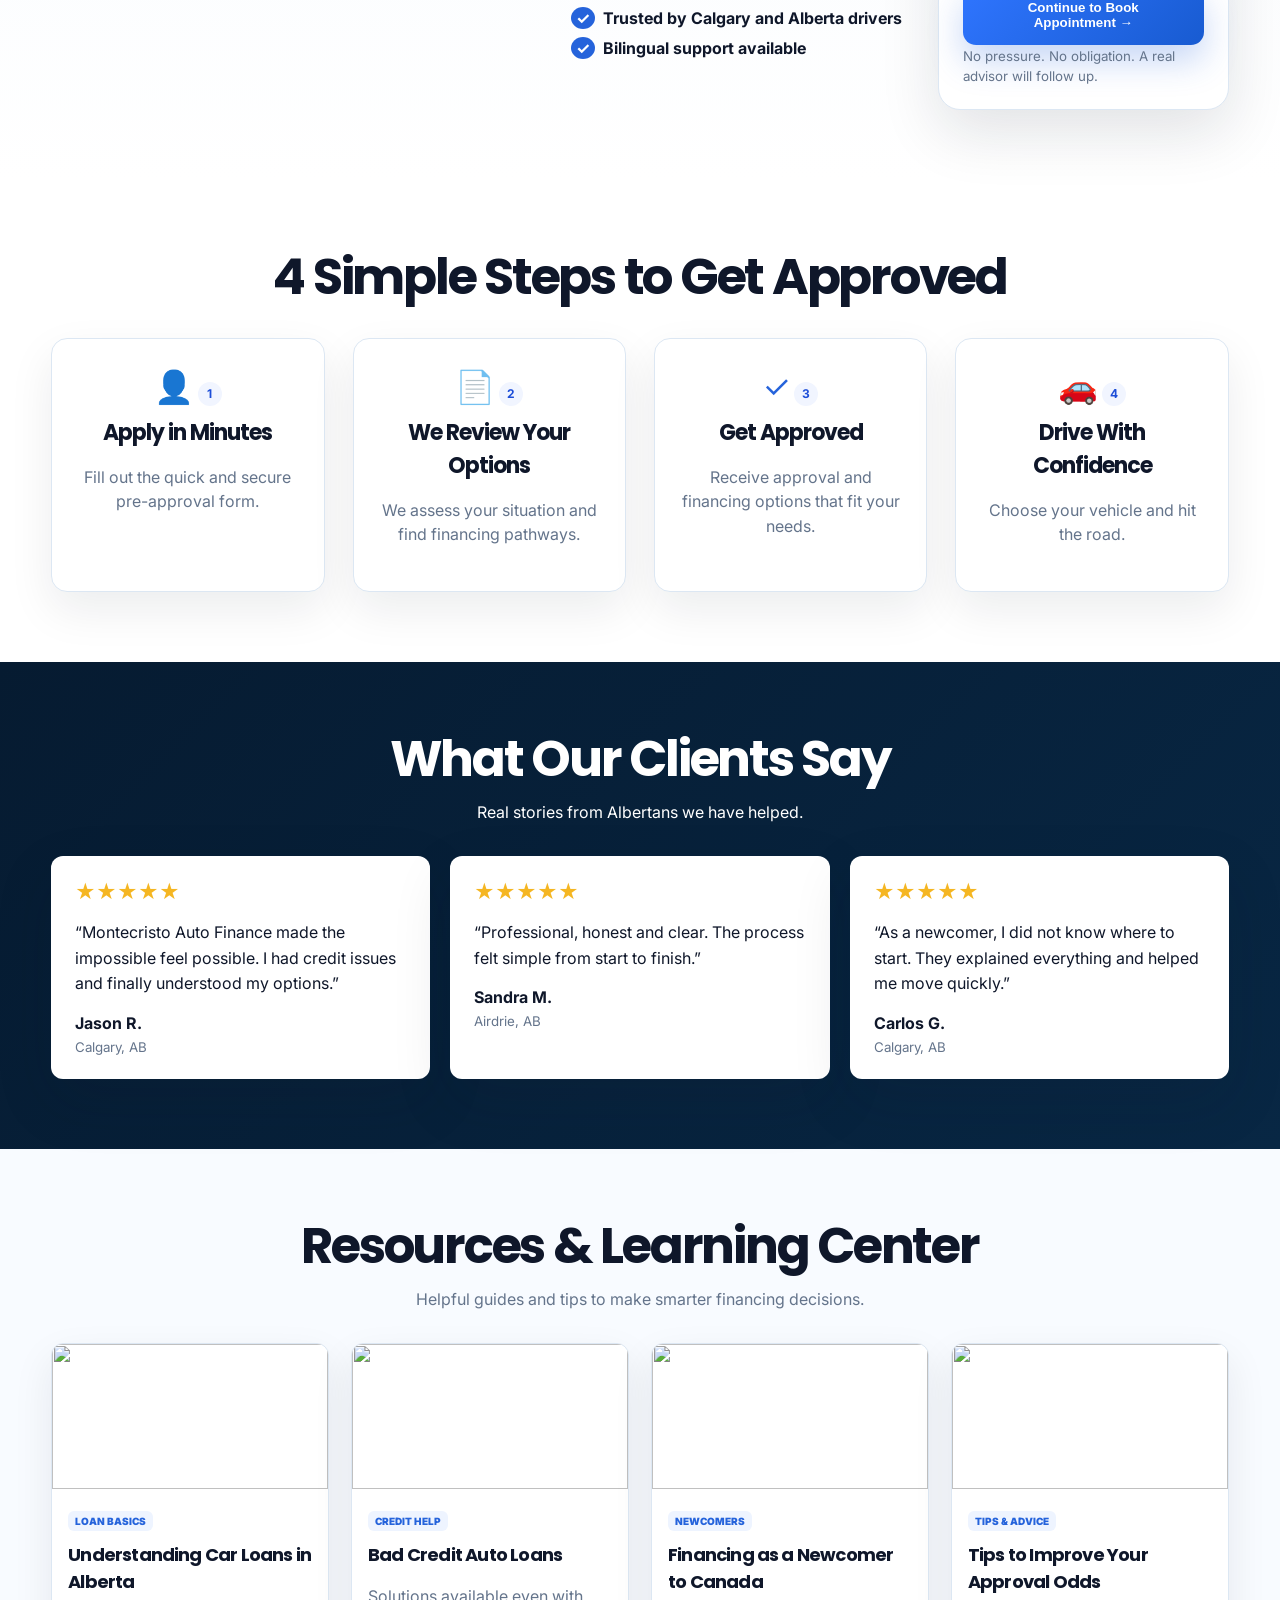
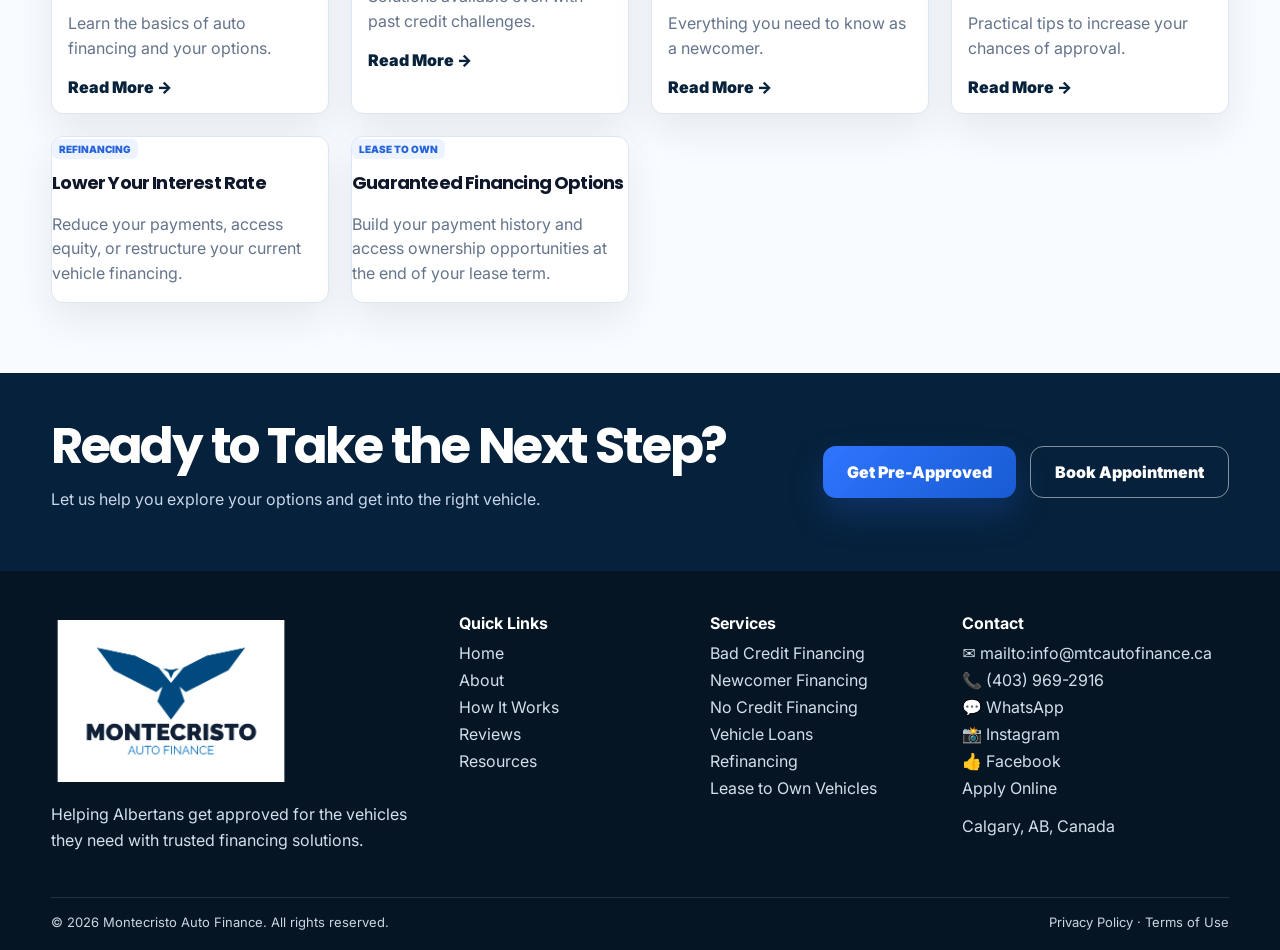
==== commit 649e7b19: "Fix email links and enhance paragraph content Updated email links to remove duplicate 'mailto:' and " ====
--- a/index.html
+++ b/index.html
@@ -42,14 +42,14 @@
           <p class="eyebrow">Local expertise. Real solutions.</p>
           <h1>Helping Albertans Get Approved and On the Road.</h1>
           <p class="hero-lead">
-            Whether you have good credit, bad credit, or no credit — Montecristo Auto Finance helps Alberta drivers...
+            Whether you have good credit, bad credit, or no credit — Montecristo Auto Finance helps Alberta drivers explore financing options with clarity, respect and real guidance.
           </p>
 
           <div class="hero-actions">
             <a class="btn primary" href="#approval-form">Get Pre-Approved</a>
             <a class="btn secondary dark" href="modules/agenda/agenda.html">
               Book Appointment</a>
-            <a class="btn secondary" href="mailto:mailto:info@mtcautofinance.ca?subject=Montecristo Auto Finance">Email an Advisor</a>
+            <a class="btn secondary" href="mailto:info@mtcautofinance.ca?subject=Montecristo Auto Finance">Email an Advisor</a>
           </div>
           <div class="social-links">
             <a href="https://wa.me/14039692916"
@@ -312,7 +312,7 @@
 
       <div>
         <h4>Contact</h4>
-        <a href="mailto:mailto:info@mtcautofinance.ca">
+        <a href="mailto:info@mtcautofinance.ca">
           ✉ mailto:info@mtcautofinance.ca
         </a>
         <a href="tel:+14039692916">
@@ -341,7 +341,7 @@
   </footer>
 
   <div class="mobile-bar">
-    <a href="mailto:mailto:info@mtcautofinance.ca?subject=Montecristo Mortgage Auto Finance Inquiry">
+    <a href="mailto:info@mtcautofinance.ca?subject=Montecristo Mortgage Auto Finance Inquiry">
       Email
     </a>
     <a href="sms:+14039692916">
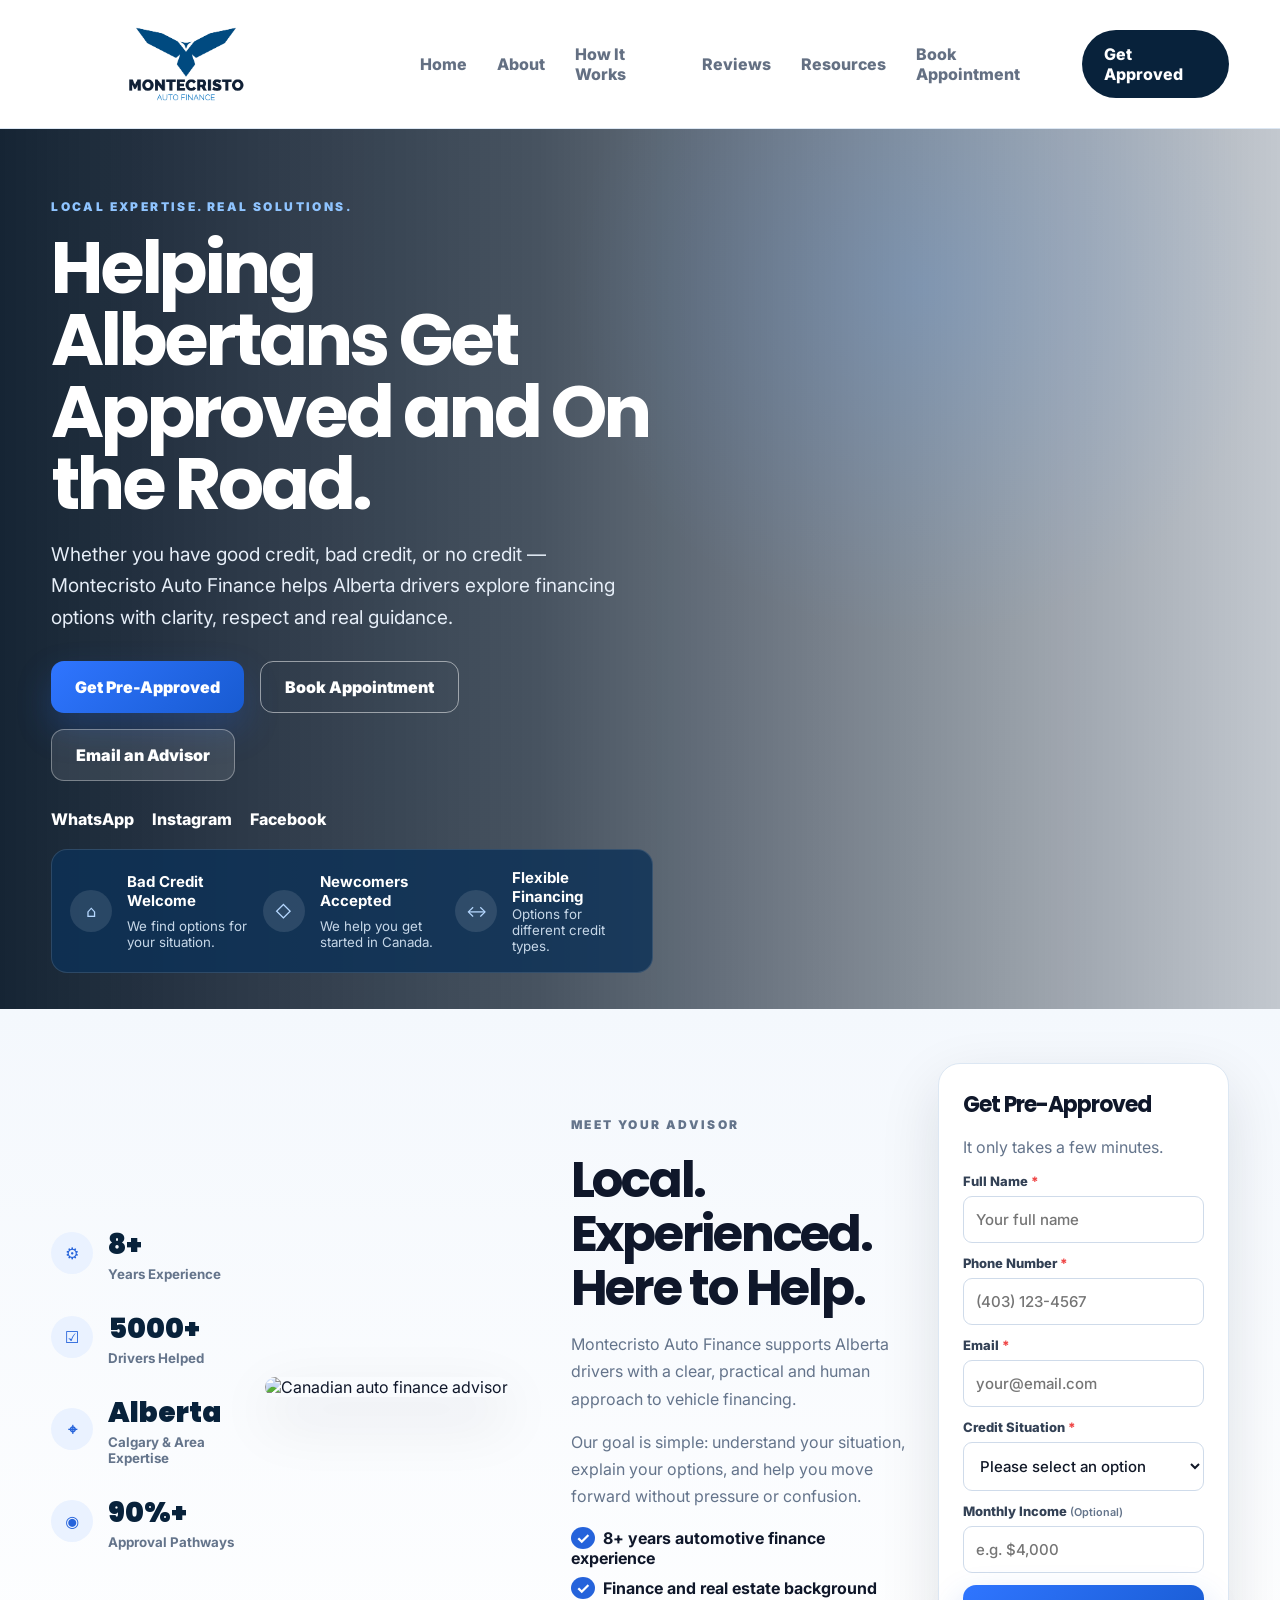
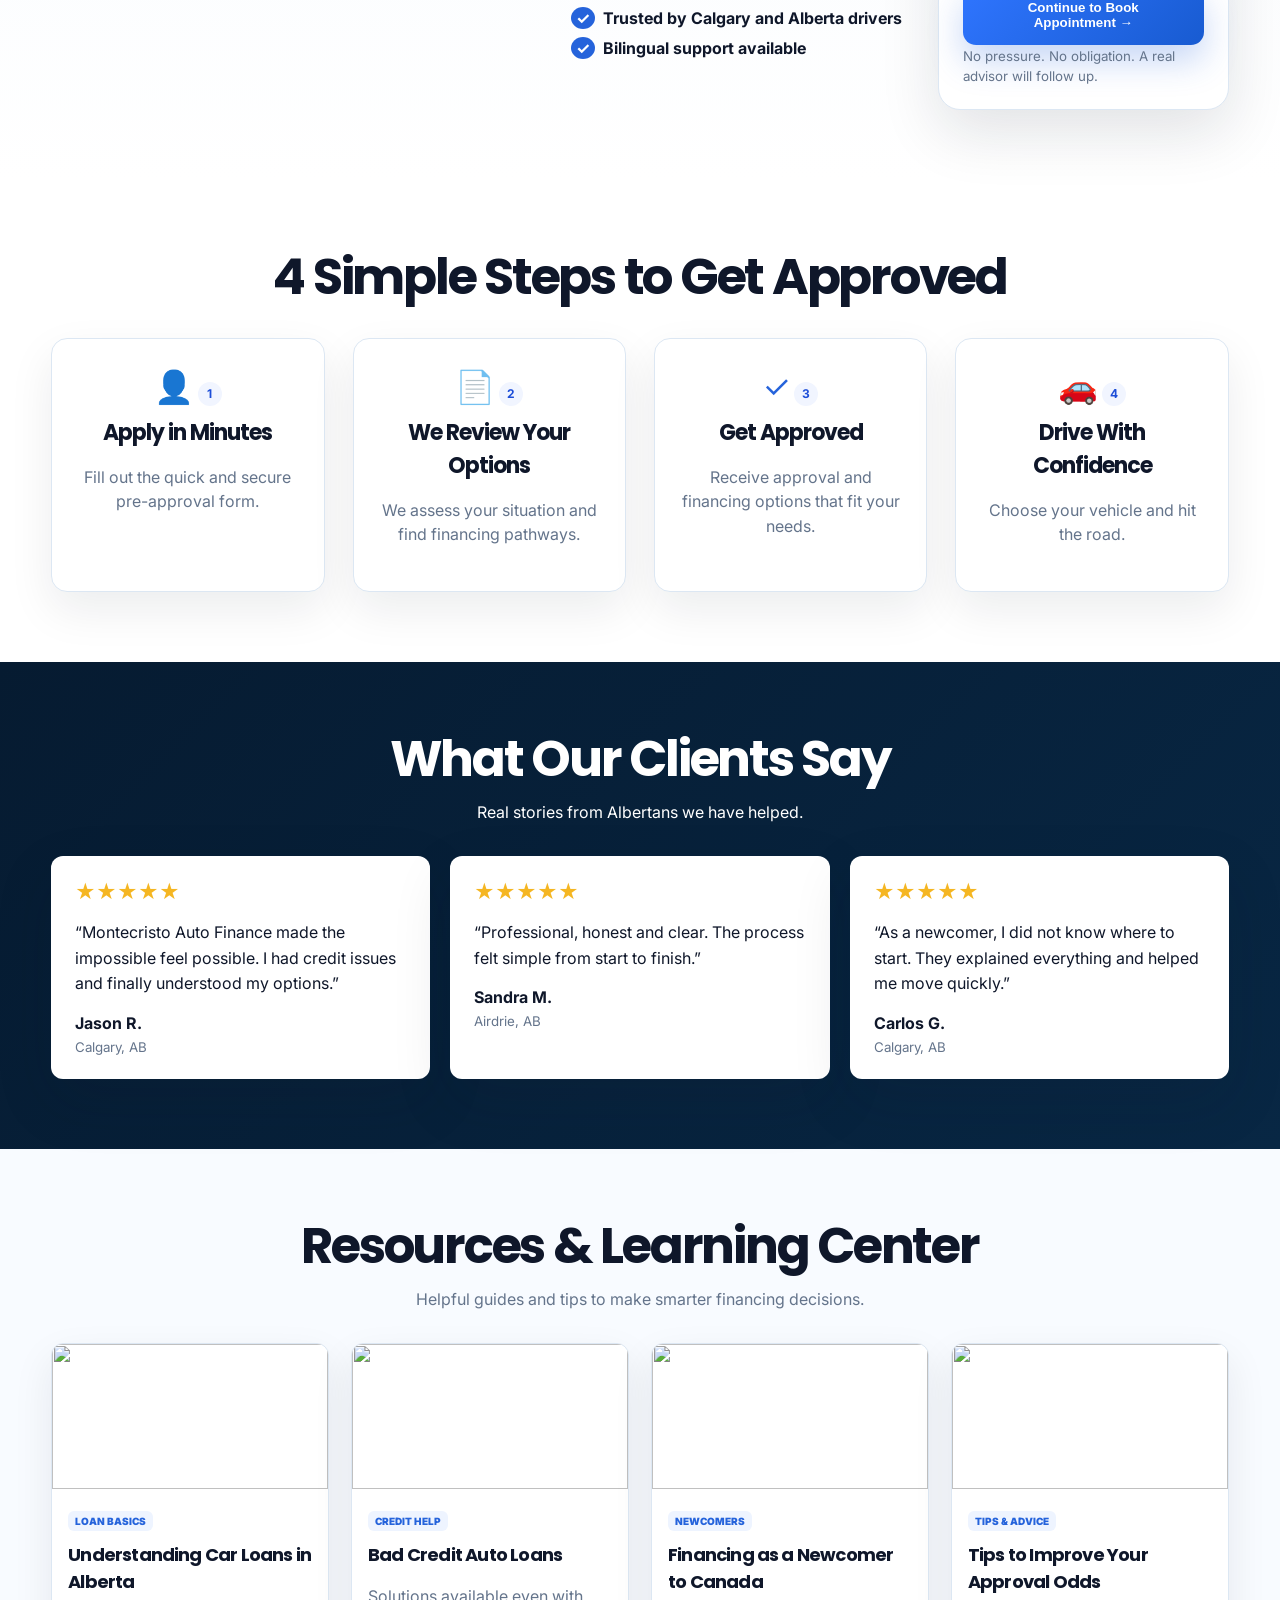
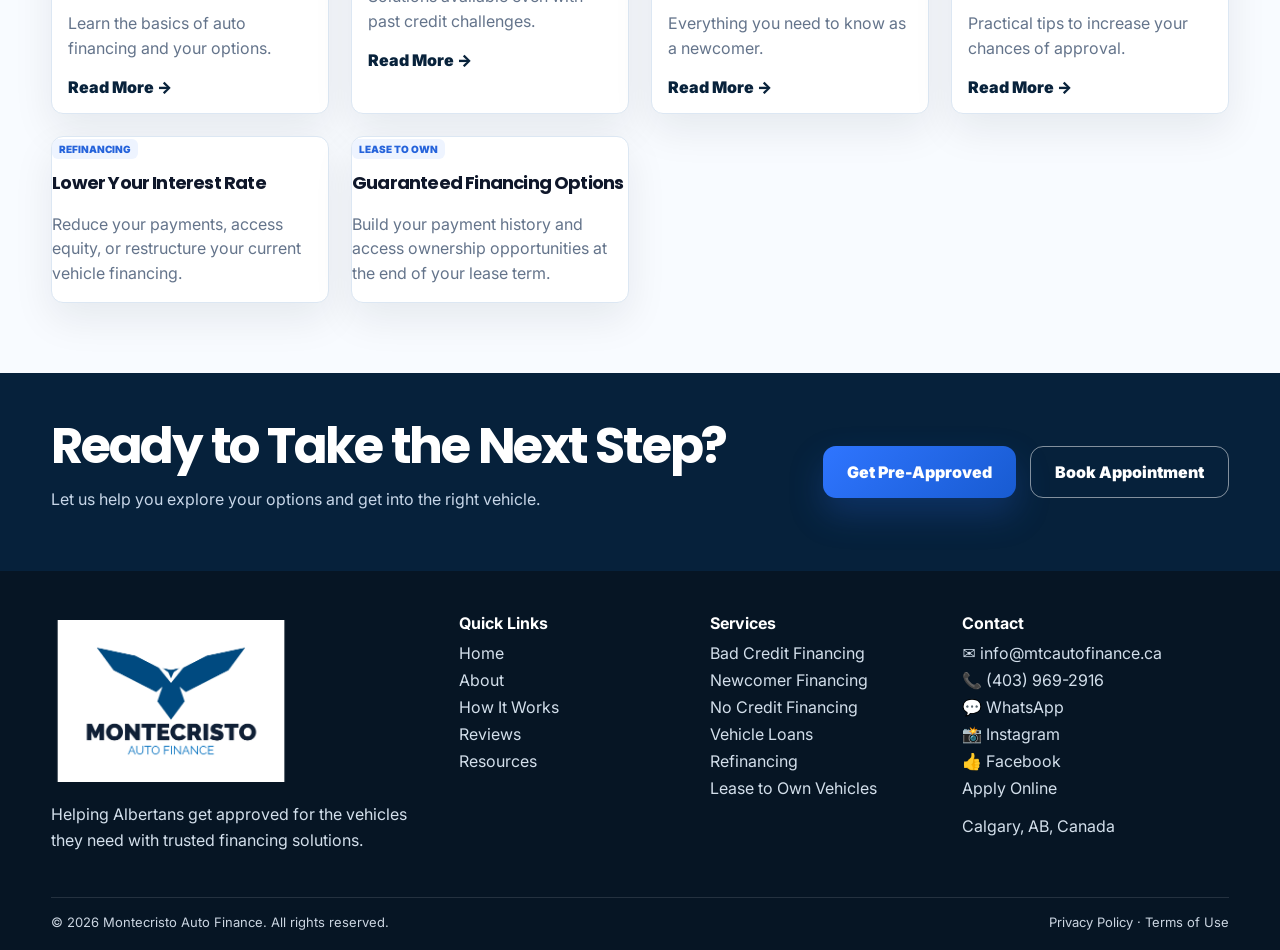
==== commit 5ccd4e9e: "Change email subject in contact information Updated email subject in contact links for clarity." ====
--- a/index.html
+++ b/index.html
@@ -313,7 +313,7 @@
       <div>
         <h4>Contact</h4>
         <a href="mailto:info@mtcautofinance.ca">
-          ✉ mailto:info@mtcautofinance.ca
+          ✉ info@mtcautofinance.ca
         </a>
         <a href="tel:+14039692916">
           📞 (403) 969-2916
@@ -341,7 +341,7 @@
   </footer>
 
   <div class="mobile-bar">
-    <a href="mailto:info@mtcautofinance.ca?subject=Montecristo Mortgage Auto Finance Inquiry">
+    <a href="mailto:info@mtcautofinance.ca?subject=Montecristo Auto Finance Inquiry">
       Email
     </a>
     <a href="sms:+14039692916">
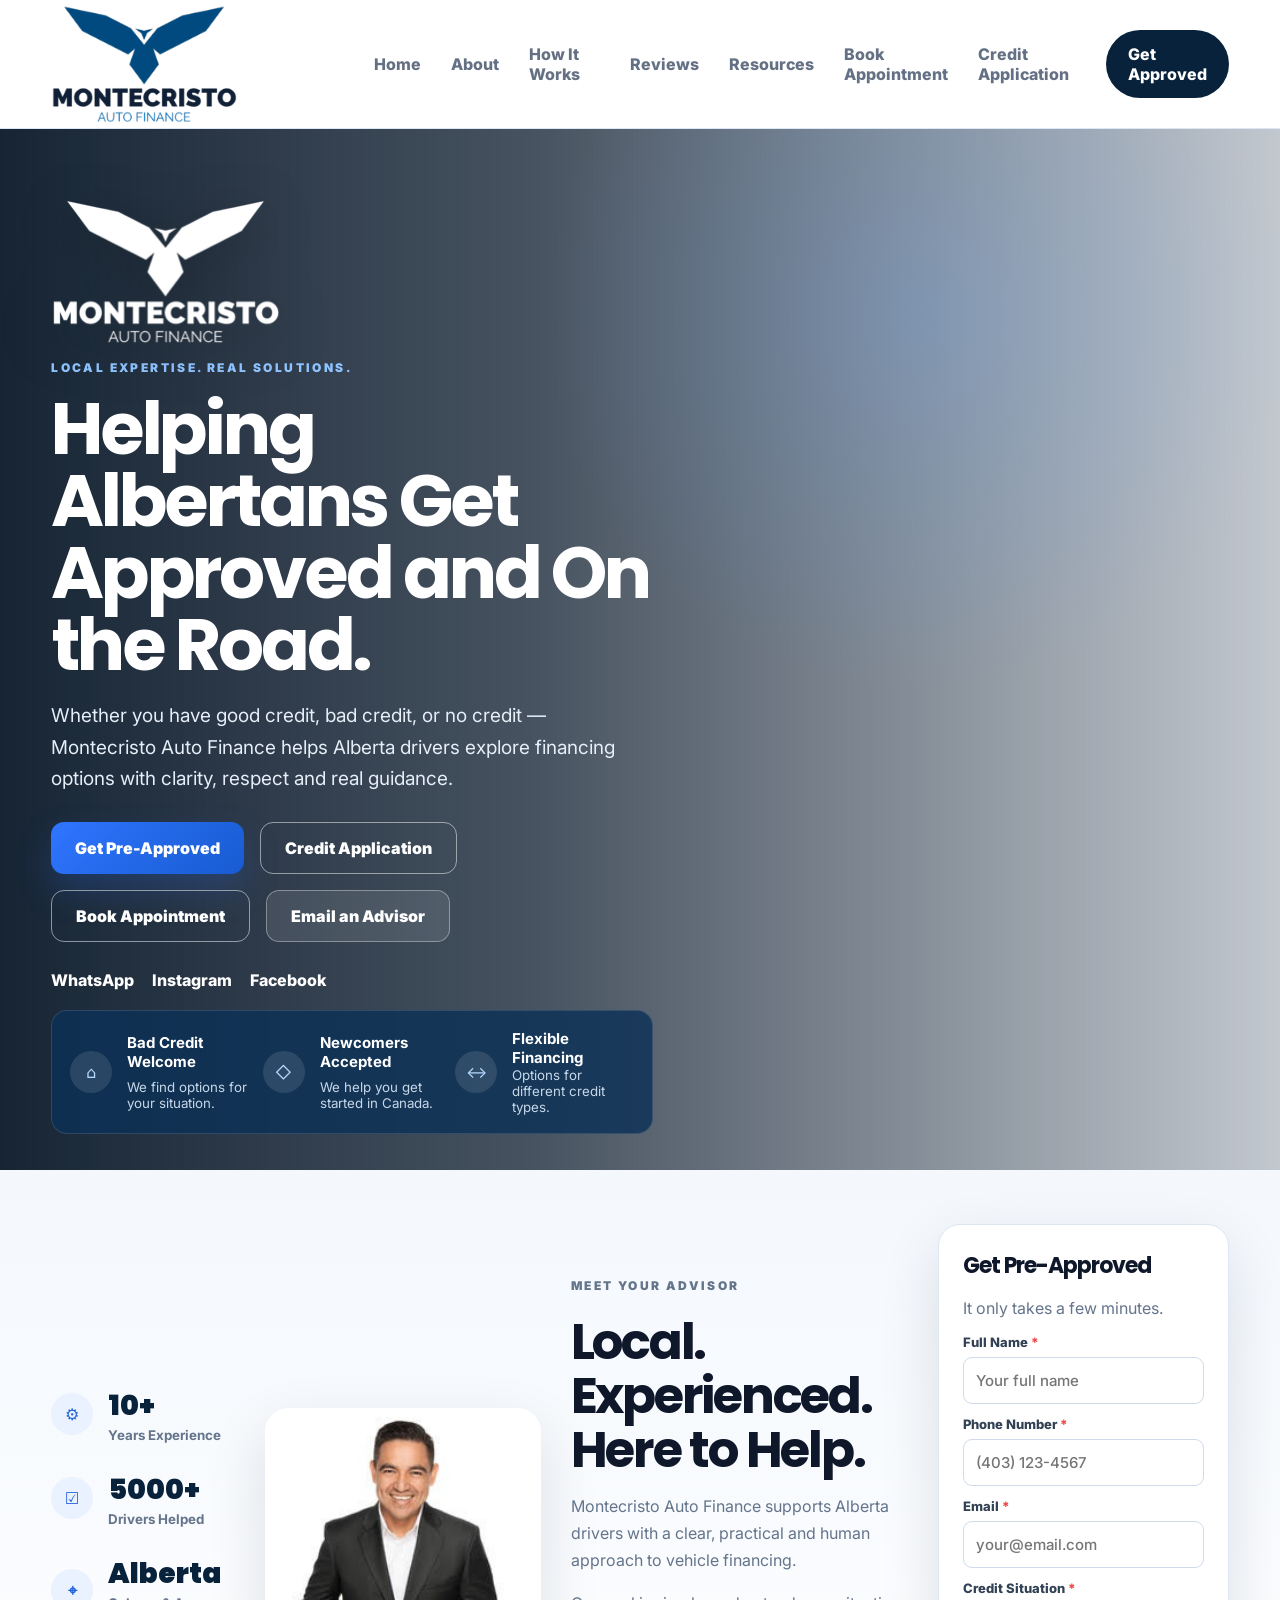
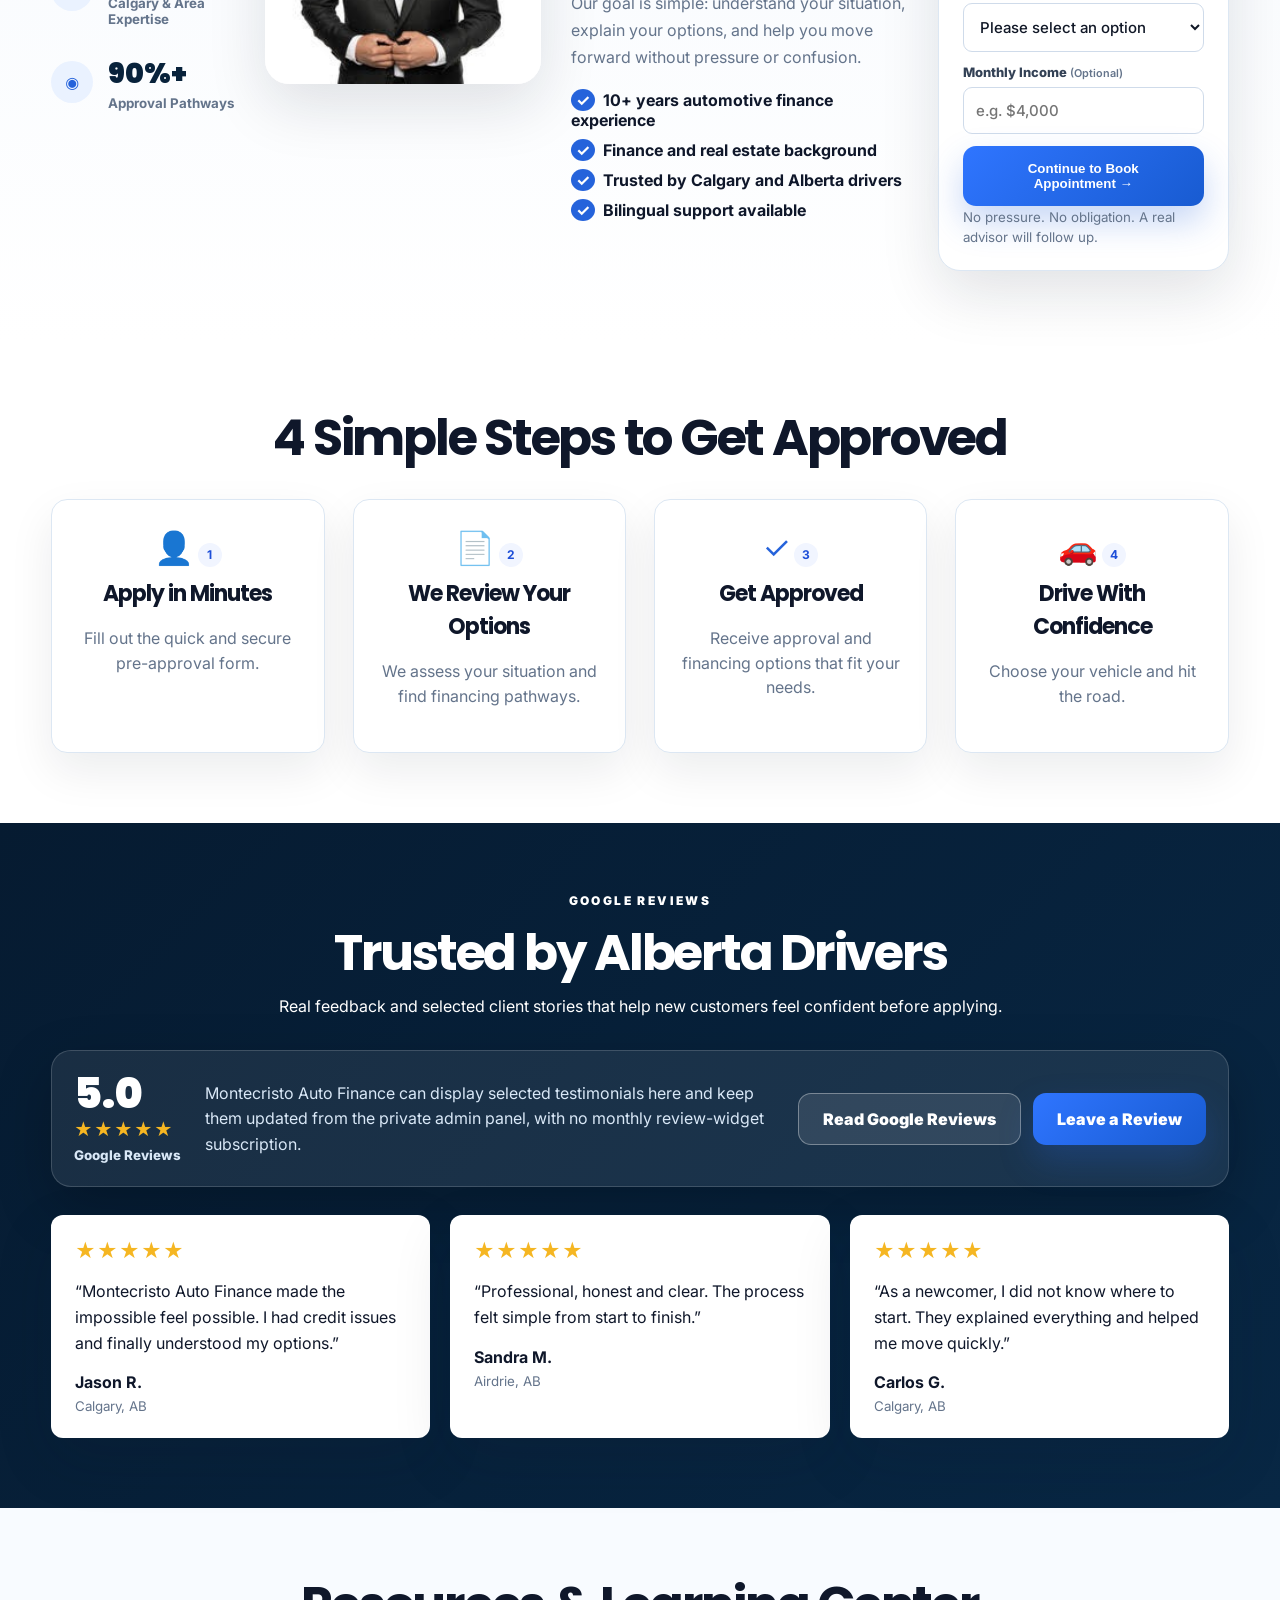
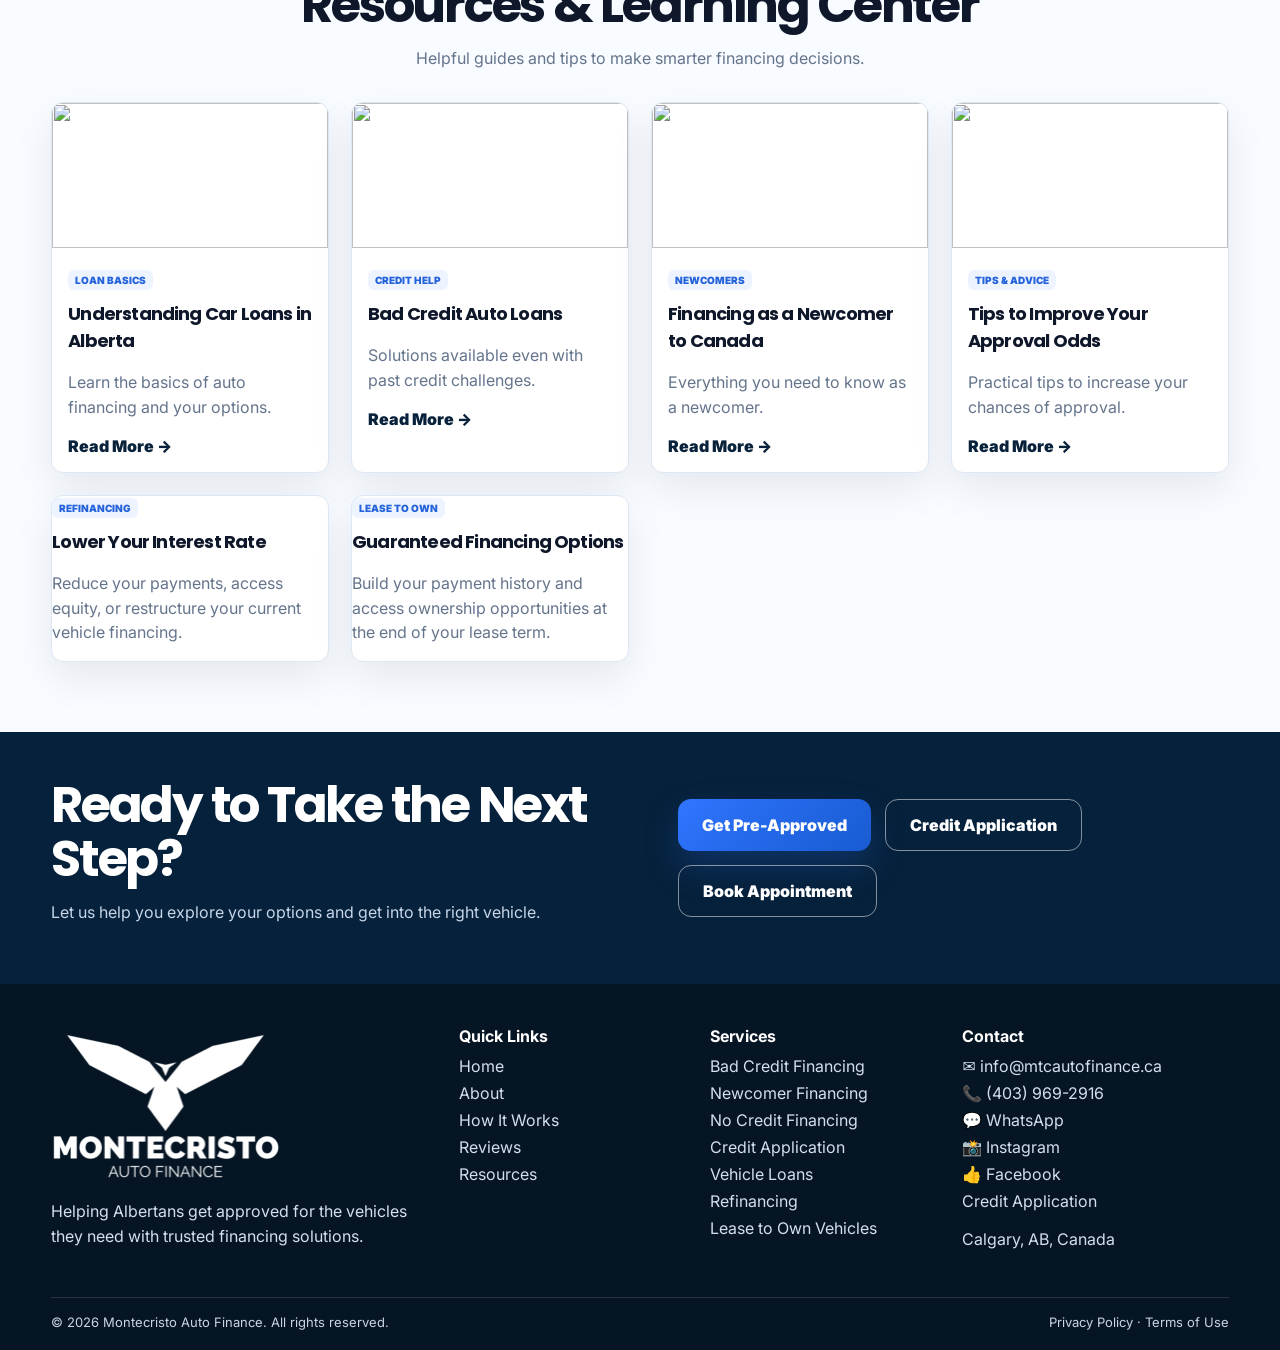
==== commit fca73605: "Add files via upload" ====
--- a/index.html
+++ b/index.html
@@ -15,7 +15,7 @@
   <header class="site-header">
     <div class="container nav">
       <a class="brand" href="#home" aria-label="Montecristo Auto Finance home">
-        <img src="images/montecristo-logo.png"
+        <img src="images/montecristo-logo-transparent.png"
          alt="Montecristo Auto Finance"
          class="brand-logo">
       </a>
@@ -29,6 +29,7 @@
         <a href="#reviews">Reviews</a>
         <a href="#resources">Resources</a>
         <a href="modules/agenda/agenda.html">Book Appointment</a>
+        <a href="credit-application.html">Credit Application</a>
         <a class="nav-cta" href="#approval-form">Get Approved</a>
       </nav>
     </div>
@@ -39,6 +40,7 @@
       <div class="hero-shade"></div>
       <div class="container hero-grid">
         <div class="hero-copy">
+          <img class="hero-mark" src="images/montecristo-logo-white.png" alt="Montecristo Auto Finance">
           <p class="eyebrow">Local expertise. Real solutions.</p>
           <h1>Helping Albertans Get Approved and On the Road.</h1>
           <p class="hero-lead">
@@ -47,6 +49,7 @@
 
           <div class="hero-actions">
             <a class="btn primary" href="#approval-form">Get Pre-Approved</a>
+            <a class="btn secondary dark" href="credit-application.html">Credit Application</a>
             <a class="btn secondary dark" href="modules/agenda/agenda.html">
               Book Appointment</a>
             <a class="btn secondary" href="mailto:info@mtcautofinance.ca?subject=Montecristo Auto Finance">Email an Advisor</a>
@@ -82,14 +85,14 @@
     <section class="advisor-area" id="about">
       <div class="container advisor-layout">
         <aside class="vertical-stats">
-          <div><span>⚙</span><strong>8+</strong><small>Years Experience</small></div>
+          <div><span>⚙</span><strong>10+</strong><small>Years Experience</small></div>
           <div><span>☑</span><strong>5000+</strong><small>Drivers Helped</small></div>
           <div><span>⌖</span><strong>Alberta</strong><small>Calgary & Area Expertise</small></div>
           <div><span>◉</span><strong>90%+</strong><small>Approval Pathways</small></div>
         </aside>
 
         <div class="advisor-photo">
-          <img src="https://images.unsplash.com/photo-1507003211169-0a1dd7228f2d?q=80&w=900&auto=format&fit=crop" alt="Canadian auto finance advisor">
+          <img src="images/marlon-molina.jpg" alt="Marlon Molina, Montecristo Auto Finance advisor">
         </div>
 
         <div class="advisor-copy">
@@ -103,7 +106,7 @@
           </p>
 
           <ul class="check-list">
-            <li>8+ years automotive finance experience</li>
+            <li>10+ years automotive finance experience</li>
             <li>Finance and real estate background</li>
             <li>Trusted by Calgary and Alberta drivers</li>
             <li>Bilingual support available</li>
@@ -190,24 +193,38 @@
     <section class="reviews-section" id="reviews">
       <div class="container">
         <div class="section-title light">
-          <h2>What Our Clients Say</h2>
-          <p>Real stories from Albertans we have helped.</p>
-        </div>
-
-        <div class="reviews-grid">
-          <article>
+          <p class="eyebrow">Google Reviews</p>
+          <h2>Trusted by Alberta Drivers</h2>
+          <p>Real feedback and selected client stories that help new customers feel confident before applying.</p>
+        </div>
+
+        <div class="google-review-strip">
+          <div>
+            <span class="review-score">5.0</span>
+            <span class="review-stars">★★★★★</span>
+            <small>Google Reviews</small>
+          </div>
+          <p>Montecristo Auto Finance can display selected testimonials here and keep them updated from the private admin panel, with no monthly review-widget subscription.</p>
+          <div class="review-actions">
+            <a class="btn secondary" href="https://www.google.com/search?q=Montecristo+Credit+Marlon+Molina+Google+Reviews" target="_blank" rel="noopener">Read Google Reviews</a>
+            <a class="btn primary" href="https://www.google.com/search?q=Montecristo+Credit+Marlon+Molina+Google+Reviews" target="_blank" rel="noopener">Leave a Review</a>
+          </div>
+        </div>
+
+        <div class="reviews-grid" id="reviewsGrid">
+          <article data-review-fallback>
             <div class="stars">★★★★★</div>
             <p>“Montecristo Auto Finance made the impossible feel possible. I had credit issues and finally understood my options.”</p>
             <strong>Jason R.</strong>
             <small>Calgary, AB</small>
           </article>
-          <article>
+          <article data-review-fallback>
             <div class="stars">★★★★★</div>
             <p>“Professional, honest and clear. The process felt simple from start to finish.”</p>
             <strong>Sandra M.</strong>
             <small>Airdrie, AB</small>
           </article>
-          <article>
+          <article data-review-fallback>
             <div class="stars">★★★★★</div>
             <p>“As a newcomer, I did not know where to start. They explained everything and helped me move quickly.”</p>
             <strong>Carlos G.</strong>
@@ -271,6 +288,9 @@
         <a class="btn primary" href="#approval-form">
           Get Pre-Approved
         </a>
+        <a class="btn secondary dark" href="credit-application.html">
+          Credit Application
+        </a>
         <a class="btn secondary dark"
            href="modules/agenda/agenda.html">
            Book Appointment
@@ -284,7 +304,7 @@
     <div class="container footer-layout">
       <div>
         <a class="brand footer-brand" href="#home">
-           <img src="images/montecristo-logo.png"
+           <img src="images/montecristo-logo-white.png"
            alt="Montecristo Auto Finance"
            class="brand-logo footer-logo">
         </a>
@@ -305,6 +325,7 @@
         <a href="#approval-form">Bad Credit Financing</a>
         <a href="#approval-form">Newcomer Financing</a>
         <a href="#approval-form">No Credit Financing</a>
+        <a href="credit-application.html">Credit Application</a>
         <a href="#approval-form">Vehicle Loans</a>
         <a href="#resources">Refinancing</a>
         <a href="#resources">Lease to Own Vehicles</a>
@@ -327,8 +348,8 @@
         <a href="https://www.facebook.com/profile.php?id=61590386949296" target="_blank">
           👍 Facebook
         </a>
-        <a href="#approval-form">
-          Apply Online
+        <a href="credit-application.html">
+          Credit Application
         </a>
         <p>Calgary, AB, Canada</p>
       </div>
@@ -347,8 +368,8 @@
     <a href="sms:+14039692916">
       SMS
     </a>
-    <a href="modules/agenda/agenda.html">
-      Book
+    <a href="credit-application.html">
+      Apply
     </a>
   </div>
   <script>
@@ -371,6 +392,7 @@
 
 
   
+  <script src="modules/agenda/agenda-config.js"></script>
   <script src="js/app.js"></script>
 </body>
 </html>
--- a/css/style.css
+++ b/css/style.css
@@ -266,3 +266,92 @@
 .footer-logo{
   background: transparent !important;
 }
+
+/* Montecristo refinements - logo, reviews and credit application */
+.hero-mark{
+  width:min(230px,60vw);
+  height:auto;
+  display:block;
+  margin:0 0 16px;
+  filter:drop-shadow(0 14px 28px rgba(0,0,0,.28));
+}
+
+.site-header .brand-logo{
+  background:transparent!important;
+  object-fit:contain!important;
+}
+
+.advisor-photo img{
+  aspect-ratio:1/1;
+  object-fit:cover;
+  object-position:center top;
+  background:#fff;
+}
+
+.google-review-strip{
+  display:grid;
+  grid-template-columns:auto 1fr auto;
+  gap:24px;
+  align-items:center;
+  background:rgba(255,255,255,.08);
+  border:1px solid rgba(255,255,255,.16);
+  border-radius:20px;
+  padding:22px;
+  margin:0 0 28px;
+  box-shadow:0 20px 55px rgba(0,0,0,.22);
+}
+.google-review-strip p{margin:0;color:#d9e8f7;line-height:1.6}
+.review-score{display:block;font:900 42px/1 Poppins,sans-serif;color:#fff}
+.review-stars,.stars{letter-spacing:1px}
+.review-stars{display:block;color:#f5b622;font-size:18px;margin:4px 0}
+.google-review-strip small{color:#d9e8f7;font-weight:800}
+.review-actions{display:flex;gap:12px;flex-wrap:wrap;justify-content:flex-end}
+
+.application-page{background:#f8fbff;color:var(--text)}
+.application-hero{
+  background:linear-gradient(135deg,rgba(3,18,35,.94),rgba(8,39,68,.92)), url('https://images.unsplash.com/photo-1550355291-bbee04a92027?q=80&w=1800&auto=format&fit=crop');
+  background-size:cover;background-position:center;padding:74px 0;color:#fff;
+}
+.application-hero-grid{display:grid;grid-template-columns:1.2fr .8fr;gap:32px;align-items:center}
+.application-side-card{background:rgba(255,255,255,.08);border:1px solid rgba(255,255,255,.16);border-radius:24px;padding:30px;box-shadow:0 24px 70px rgba(0,0,0,.28)}
+.application-side-card img{width:250px;max-width:100%;height:auto;display:block;margin:0 0 18px}
+.application-side-card p{color:#d9e8f7;line-height:1.65;margin:0}
+.application-section{padding:54px 0 80px}
+.credit-form{background:#fff;border:1px solid var(--line);border-radius:24px;padding:30px;box-shadow:var(--shadow)}
+.form-intro{margin:0 0 24px}.form-intro p{color:var(--muted)}
+.credit-form fieldset{border:1px solid #dbe6f3;border-radius:18px;padding:22px;margin:0 0 20px;background:#fbfdff}
+.credit-form legend{font:900 18px Poppins,sans-serif;color:var(--navy);padding:0 10px}
+.form-grid{display:grid;gap:16px}.form-grid.two{grid-template-columns:repeat(2,1fr)}.form-grid.three{grid-template-columns:repeat(3,1fr)}
+.credit-form label{display:block;font-size:13px;font-weight:900;color:#334155;margin:0 0 14px}
+.credit-form label span{color:#ef4444}.credit-form label small{color:var(--muted);font-weight:700}
+textarea{width:100%;margin-top:7px;padding:13px 12px;border:1px solid #cfdbea;border-radius:9px;background:white;color:#111827;font:500 15px Inter,sans-serif;resize:vertical}
+.checkbox-line,.consent-line{display:flex!important;gap:10px;align-items:flex-start;line-height:1.55;font-weight:700!important;color:#475569!important}
+.checkbox-line input,.consent-line input{width:auto;margin:3px 0 0;flex:0 0 auto}
+
+.admin-tabs{display:flex;gap:10px;flex-wrap:wrap;margin:0 0 18px}.admin-tab{border:1px solid var(--agenda-border);background:#fff;border-radius:999px;padding:10px 16px;font-weight:800;cursor:pointer}.admin-tab.active{background:var(--agenda-gold);color:#fff;border-color:var(--agenda-gold)}
+.review-admin-form{display:grid;gap:12px;margin:0 0 22px}.review-admin-form .inline-fields{display:grid;grid-template-columns:1fr 150px 1fr;gap:12px}.review-admin-form textarea{min-height:100px}.admin-review-status{font-weight:800;color:var(--agenda-muted)}
+.admin-review-card{background:#fff;border:1px solid var(--agenda-border);border-radius:16px;padding:16px;margin:12px 0;box-shadow:0 10px 28px rgba(42,33,28,.06)}.admin-review-card p{margin:8px 0;color:var(--agenda-muted);line-height:1.6}.admin-review-card small{display:block;color:var(--agenda-muted)}
+
+@media(max-width:1000px){
+  .google-review-strip,.application-hero-grid,.form-grid.two,.form-grid.three,.review-admin-form .inline-fields{grid-template-columns:1fr}
+  .review-actions{justify-content:flex-start}
+  .hero-mark{width:190px}
+}
+
+.site-header .brand-logo{
+  height:118px!important;
+  width:auto!important;
+  max-height:118px!important;
+}
+.footer-logo{
+  width:230px!important;
+  height:auto!important;
+  max-height:none!important;
+}
+@media(max-width:1000px){
+  .site-header .brand-logo{
+    height:98px!important;
+    width:auto!important;
+    max-height:98px!important;
+  }
+}
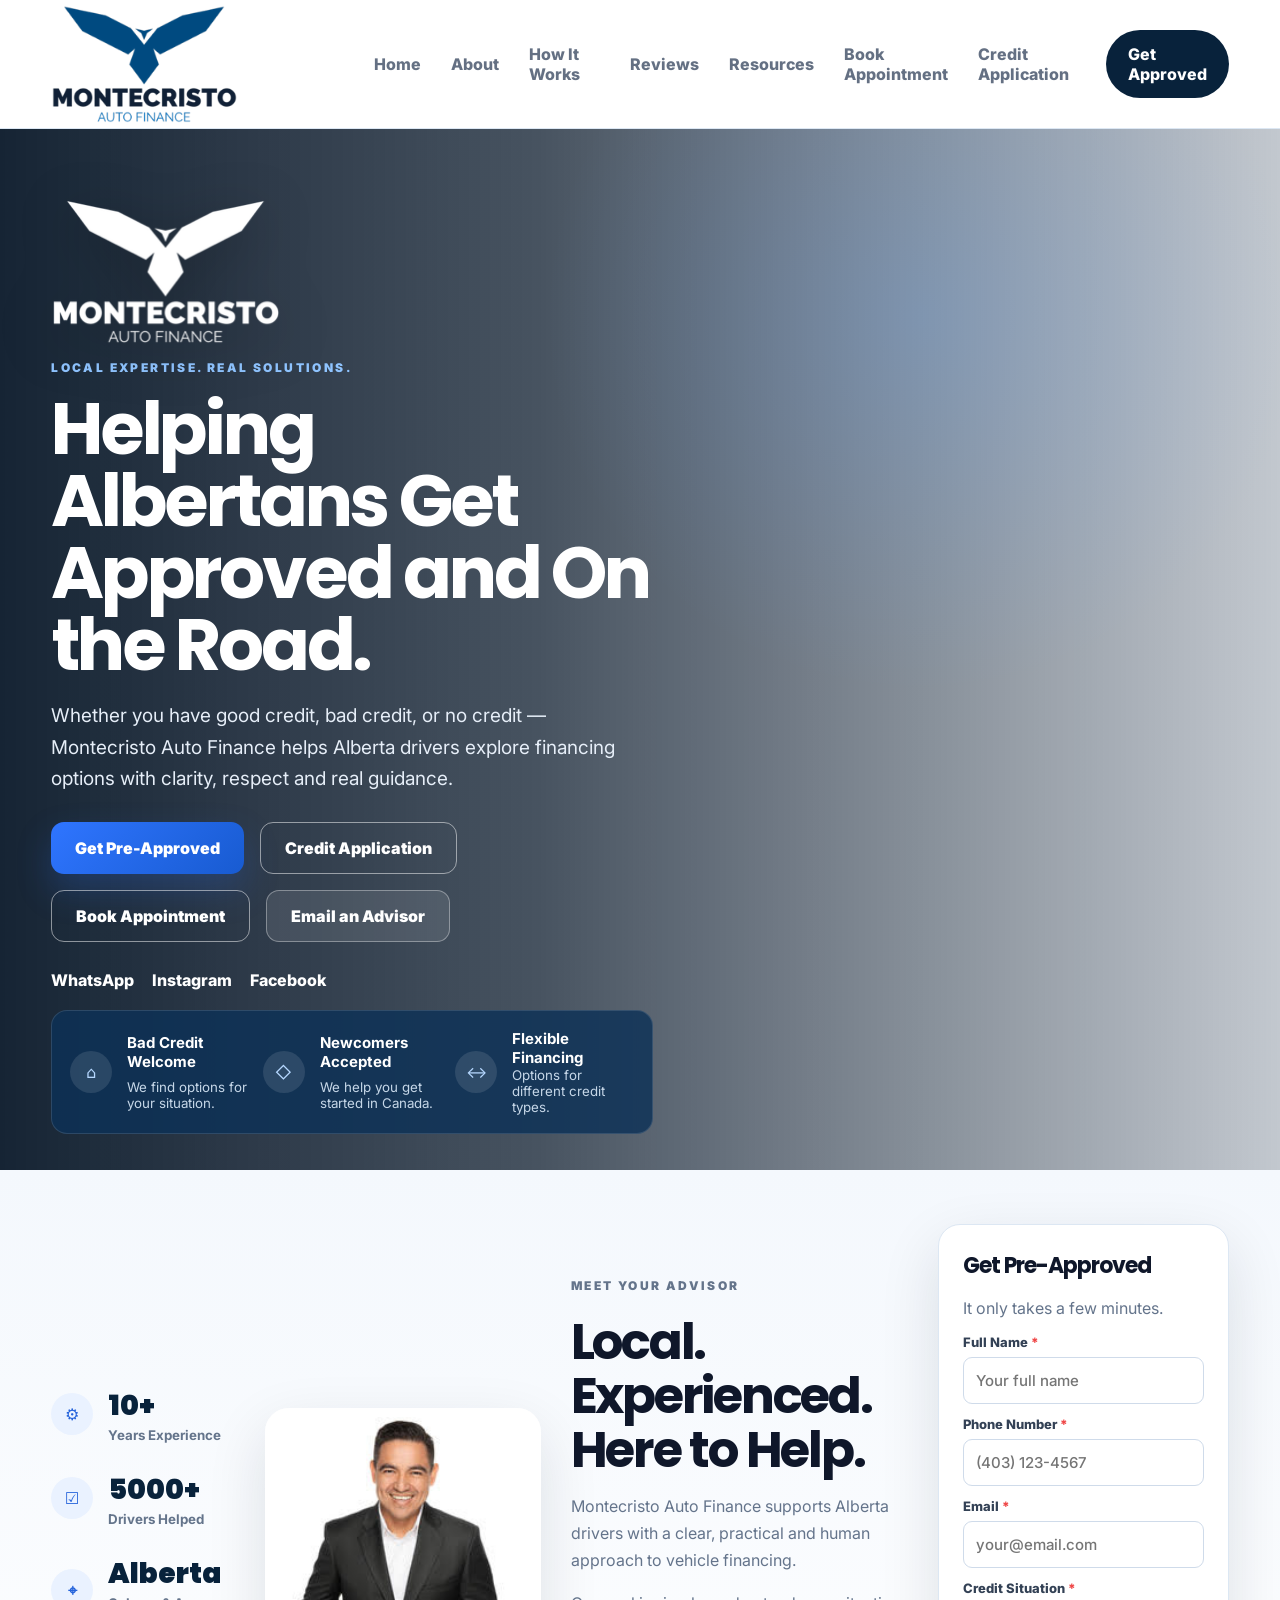
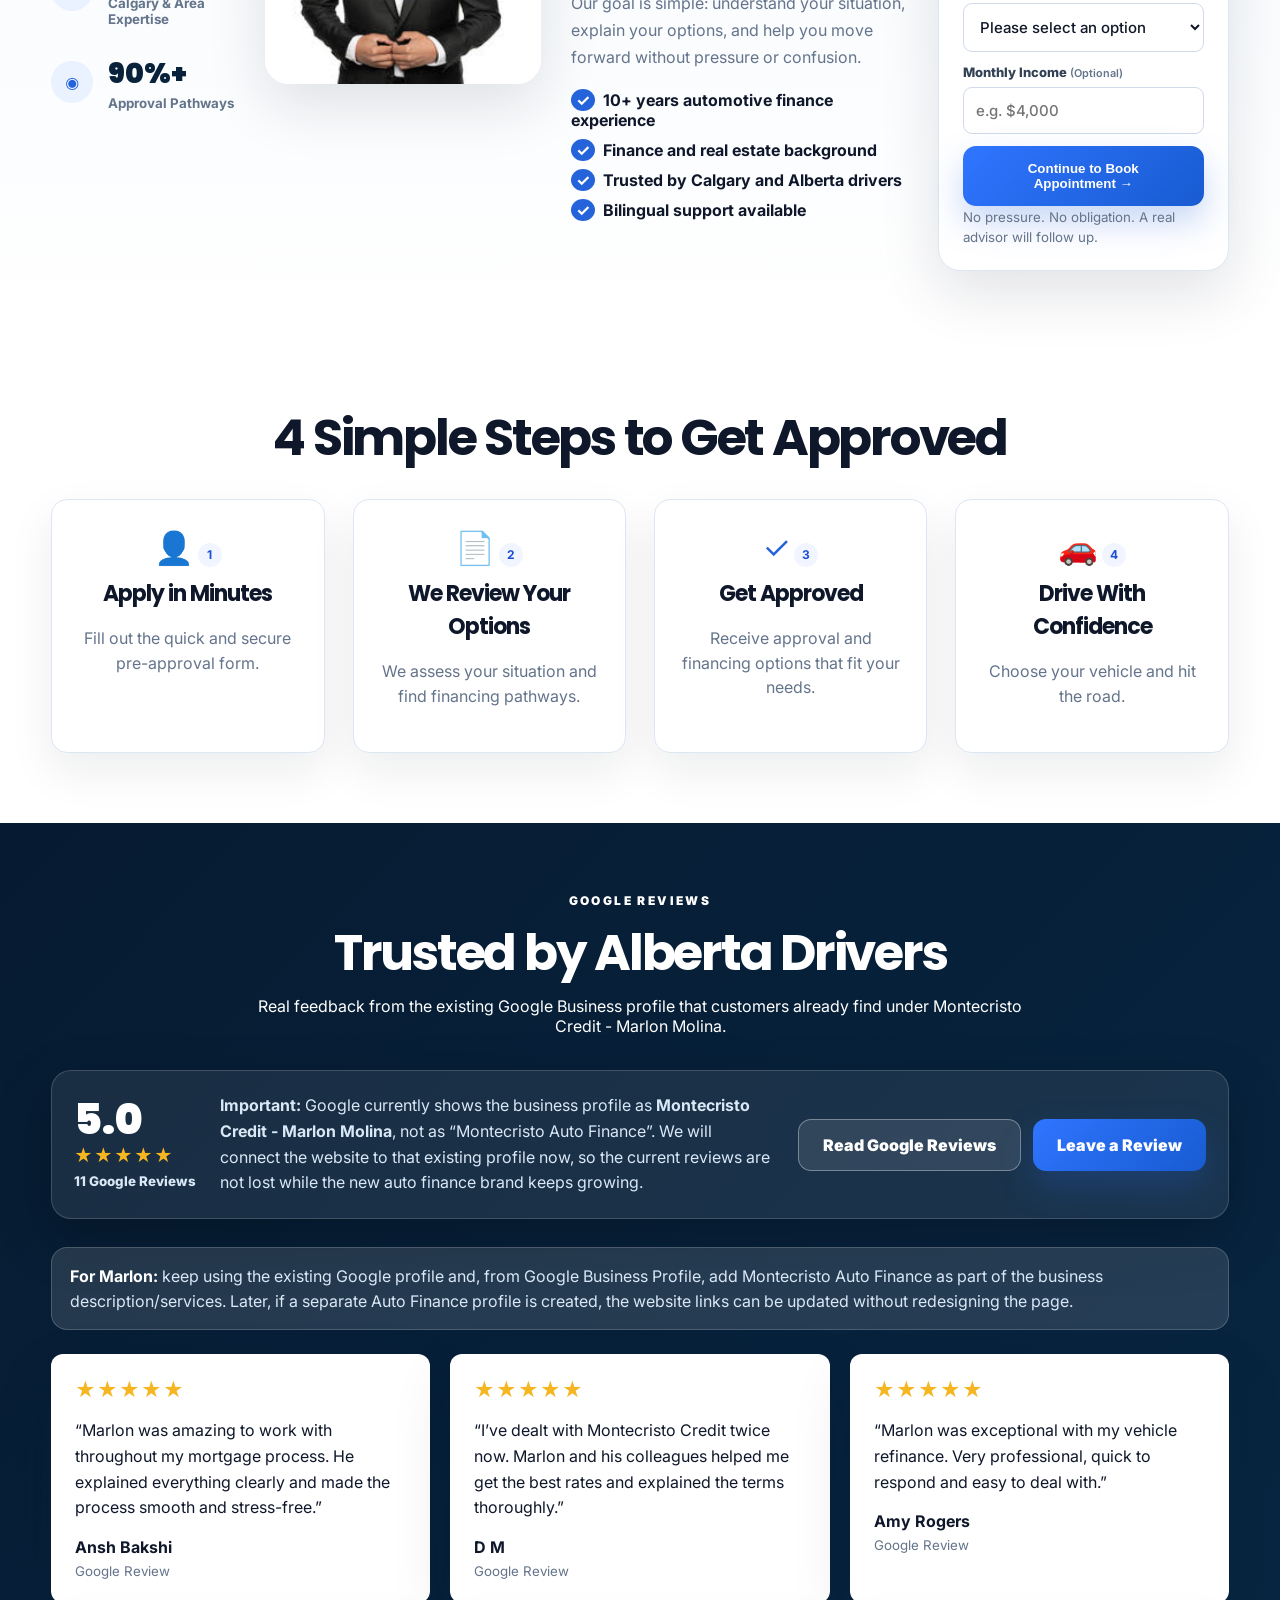
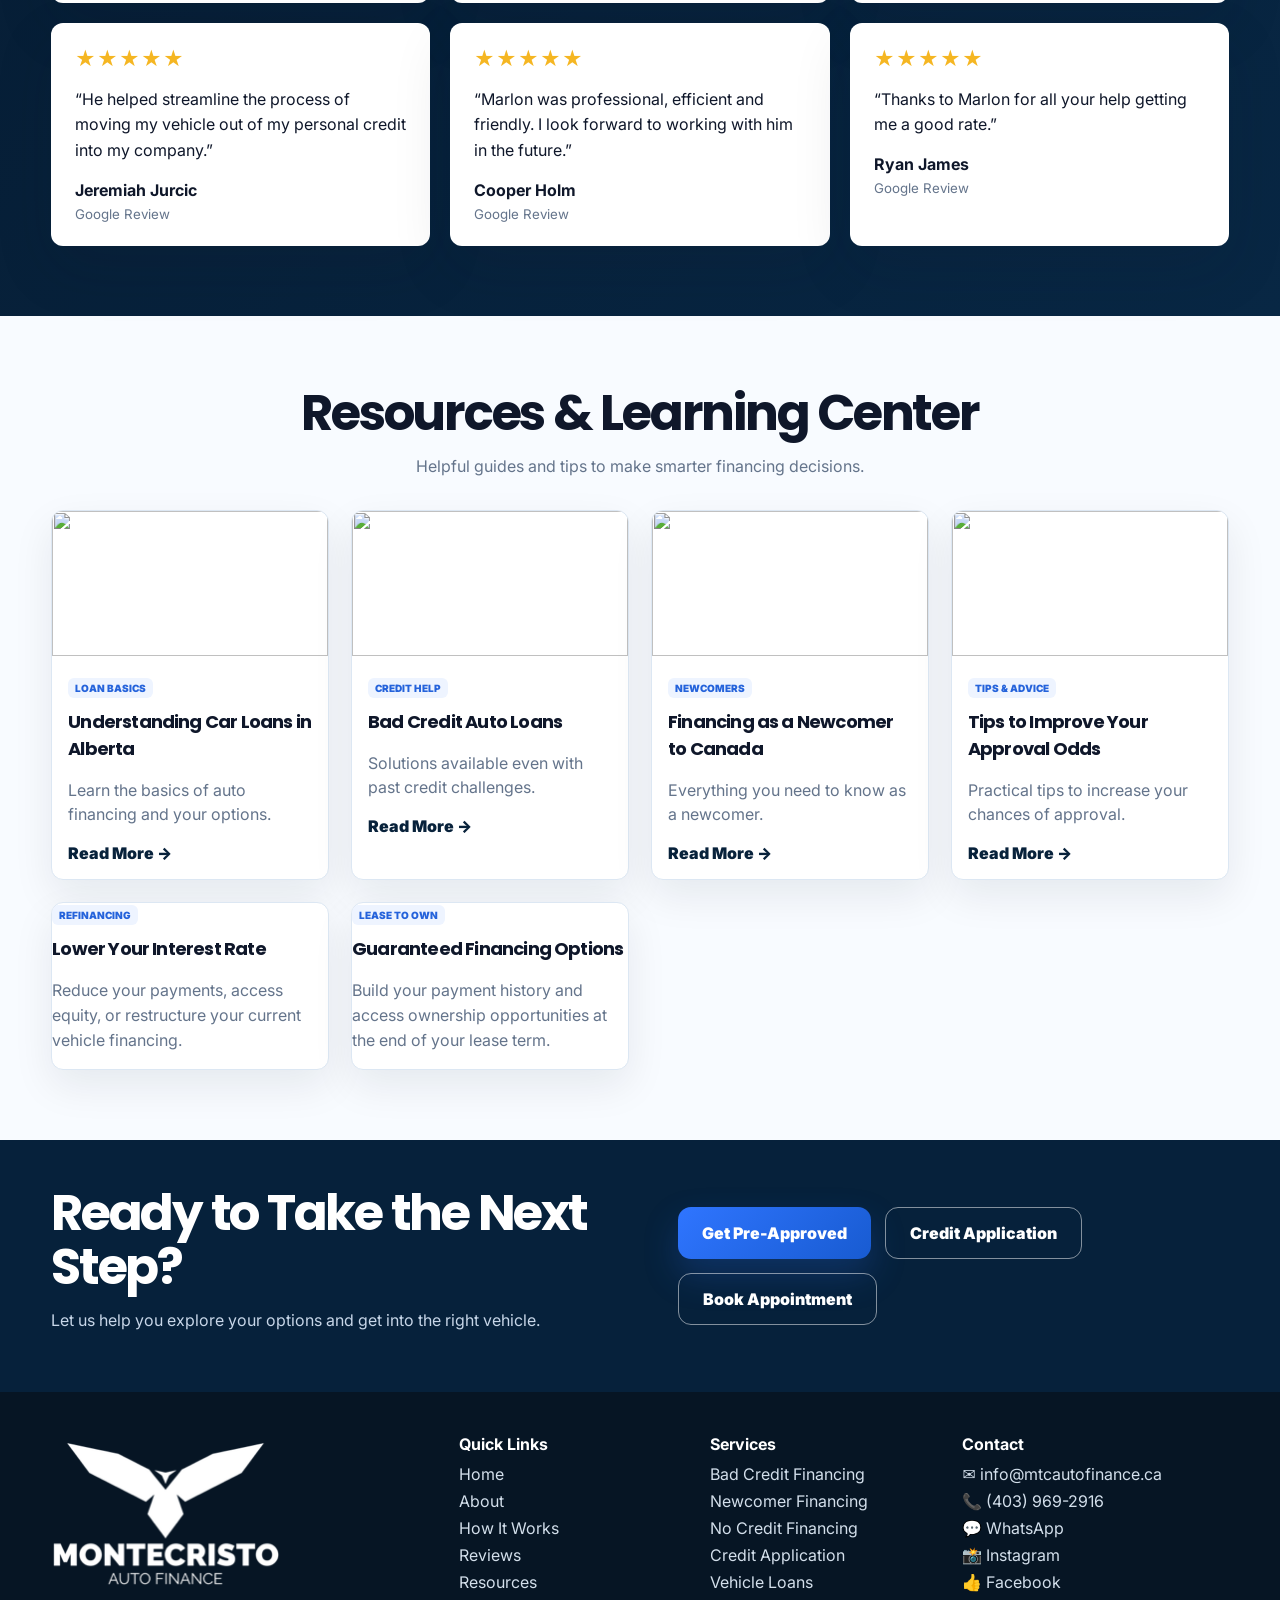
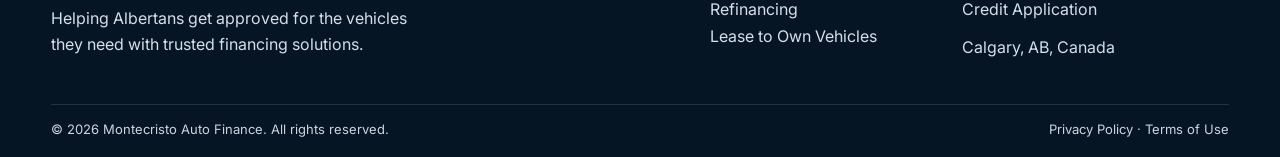
==== commit e23eab2e: "Add files via upload" ====
--- a/index.html
+++ b/index.html
@@ -195,40 +195,62 @@
         <div class="section-title light">
           <p class="eyebrow">Google Reviews</p>
           <h2>Trusted by Alberta Drivers</h2>
-          <p>Real feedback and selected client stories that help new customers feel confident before applying.</p>
+          <p>Real feedback from the existing Google Business profile that customers already find under Montecristo Credit - Marlon Molina.</p>
         </div>
 
         <div class="google-review-strip">
           <div>
             <span class="review-score">5.0</span>
             <span class="review-stars">★★★★★</span>
-            <small>Google Reviews</small>
+            <small>11 Google Reviews</small>
           </div>
-          <p>Montecristo Auto Finance can display selected testimonials here and keep them updated from the private admin panel, with no monthly review-widget subscription.</p>
+          <p><strong>Important:</strong> Google currently shows the business profile as <strong>Montecristo Credit - Marlon Molina</strong>, not as “Montecristo Auto Finance”. We will connect the website to that existing profile now, so the current reviews are not lost while the new auto finance brand keeps growing.</p>
           <div class="review-actions">
             <a class="btn secondary" href="https://www.google.com/search?q=Montecristo+Credit+Marlon+Molina+Google+Reviews" target="_blank" rel="noopener">Read Google Reviews</a>
             <a class="btn primary" href="https://www.google.com/search?q=Montecristo+Credit+Marlon+Molina+Google+Reviews" target="_blank" rel="noopener">Leave a Review</a>
           </div>
         </div>
 
+        <div class="review-profile-note">
+          <strong>For Marlon:</strong> keep using the existing Google profile and, from Google Business Profile, add Montecristo Auto Finance as part of the business description/services. Later, if a separate Auto Finance profile is created, the website links can be updated without redesigning the page.
+        </div>
+
         <div class="reviews-grid" id="reviewsGrid">
           <article data-review-fallback>
             <div class="stars">★★★★★</div>
-            <p>“Montecristo Auto Finance made the impossible feel possible. I had credit issues and finally understood my options.”</p>
-            <strong>Jason R.</strong>
-            <small>Calgary, AB</small>
-          </article>
-          <article data-review-fallback>
-            <div class="stars">★★★★★</div>
-            <p>“Professional, honest and clear. The process felt simple from start to finish.”</p>
-            <strong>Sandra M.</strong>
-            <small>Airdrie, AB</small>
-          </article>
-          <article data-review-fallback>
-            <div class="stars">★★★★★</div>
-            <p>“As a newcomer, I did not know where to start. They explained everything and helped me move quickly.”</p>
-            <strong>Carlos G.</strong>
-            <small>Calgary, AB</small>
+            <p>“Marlon was amazing to work with throughout my mortgage process. He explained everything clearly and made the process smooth and stress-free.”</p>
+            <strong>Ansh Bakshi</strong>
+            <small>Google Review</small>
+          </article>
+          <article data-review-fallback>
+            <div class="stars">★★★★★</div>
+            <p>“I’ve dealt with Montecristo Credit twice now. Marlon and his colleagues helped me get the best rates and explained the terms thoroughly.”</p>
+            <strong>D M</strong>
+            <small>Google Review</small>
+          </article>
+          <article data-review-fallback>
+            <div class="stars">★★★★★</div>
+            <p>“Marlon was exceptional with my vehicle refinance. Very professional, quick to respond and easy to deal with.”</p>
+            <strong>Amy Rogers</strong>
+            <small>Google Review</small>
+          </article>
+          <article data-review-fallback>
+            <div class="stars">★★★★★</div>
+            <p>“He helped streamline the process of moving my vehicle out of my personal credit into my company.”</p>
+            <strong>Jeremiah Jurcic</strong>
+            <small>Google Review</small>
+          </article>
+          <article data-review-fallback>
+            <div class="stars">★★★★★</div>
+            <p>“Marlon was professional, efficient and friendly. I look forward to working with him in the future.”</p>
+            <strong>Cooper Holm</strong>
+            <small>Google Review</small>
+          </article>
+          <article data-review-fallback>
+            <div class="stars">★★★★★</div>
+            <p>“Thanks to Marlon for all your help getting me a good rate.”</p>
+            <strong>Ryan James</strong>
+            <small>Google Review</small>
           </article>
         </div>
       </div>
--- a/css/style.css
+++ b/css/style.css
@@ -355,3 +355,14 @@
     max-height:98px!important;
   }
 }
+
+.review-profile-note{
+  background:rgba(255,255,255,.12);
+  border:1px solid rgba(255,255,255,.18);
+  border-radius:16px;
+  padding:16px 18px;
+  margin:0 0 24px;
+  color:#d9e8f7;
+  line-height:1.55;
+}
+.review-profile-note strong{color:#fff}
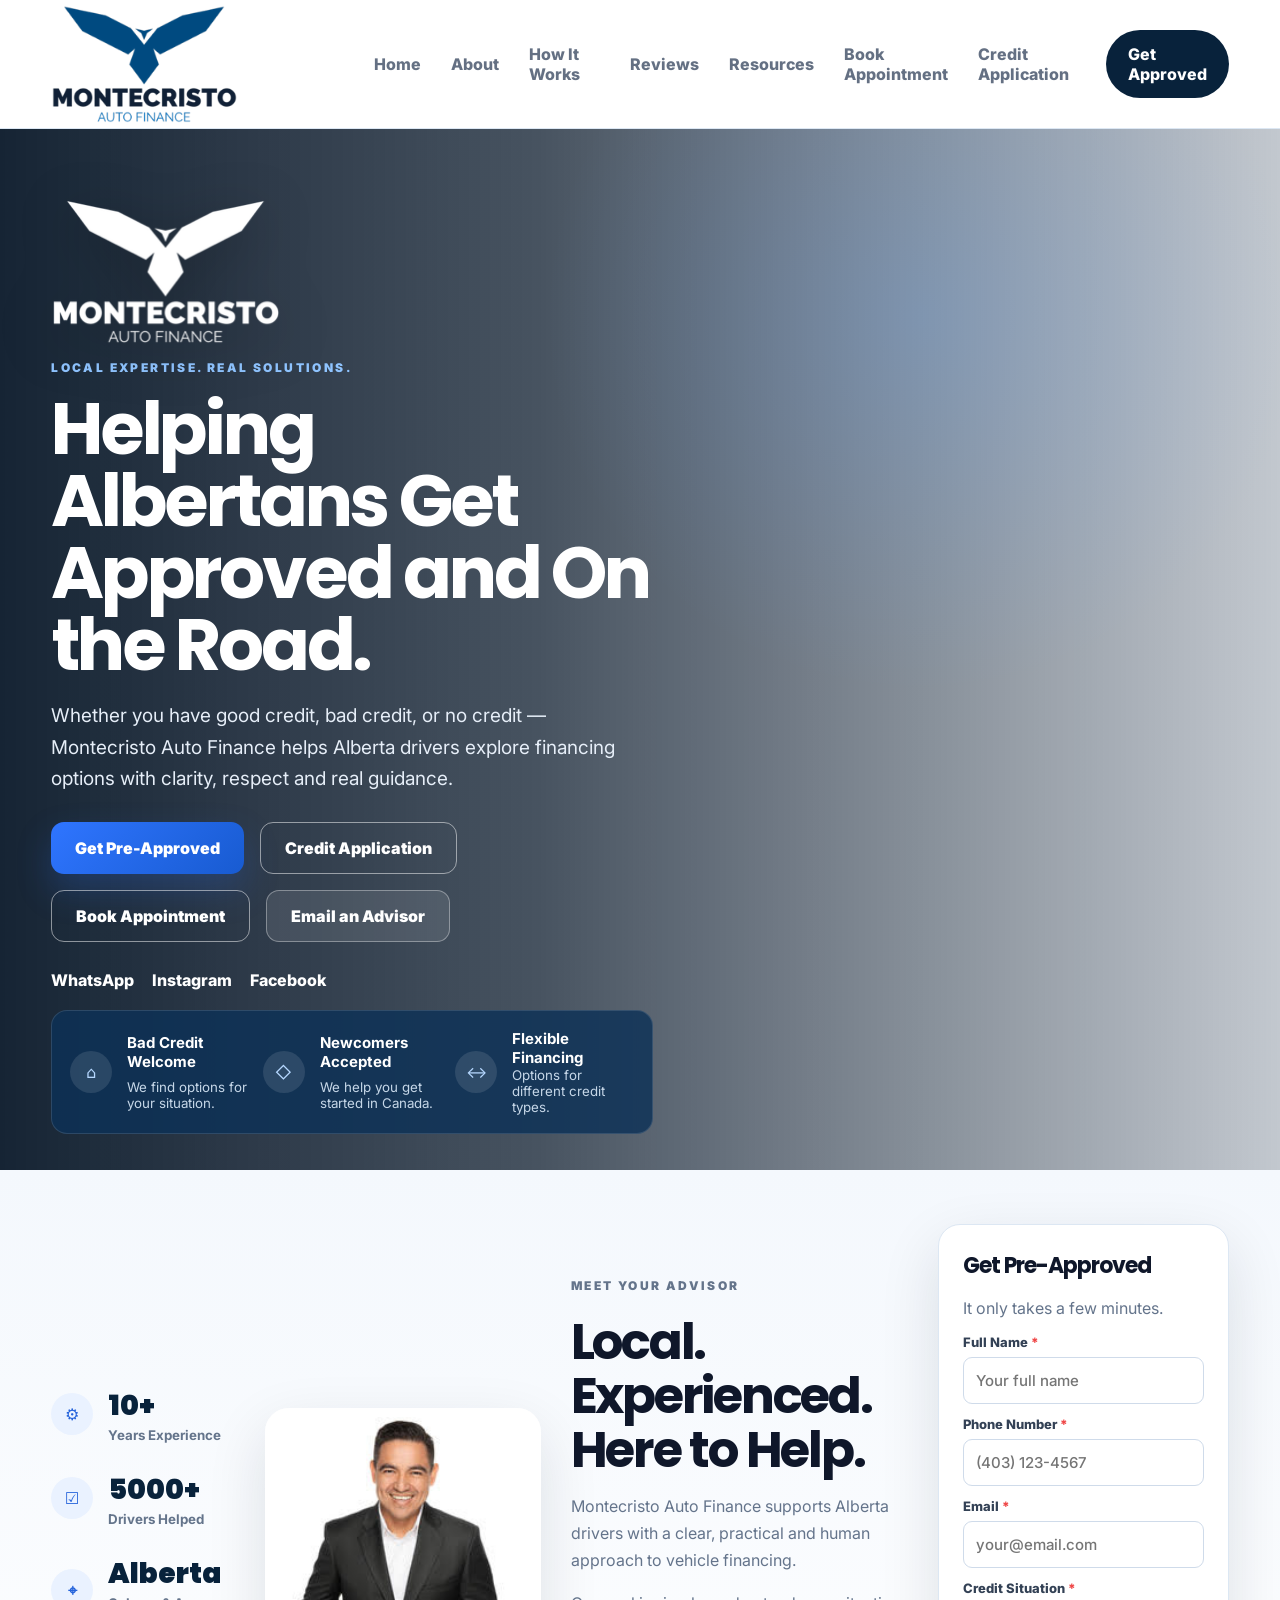
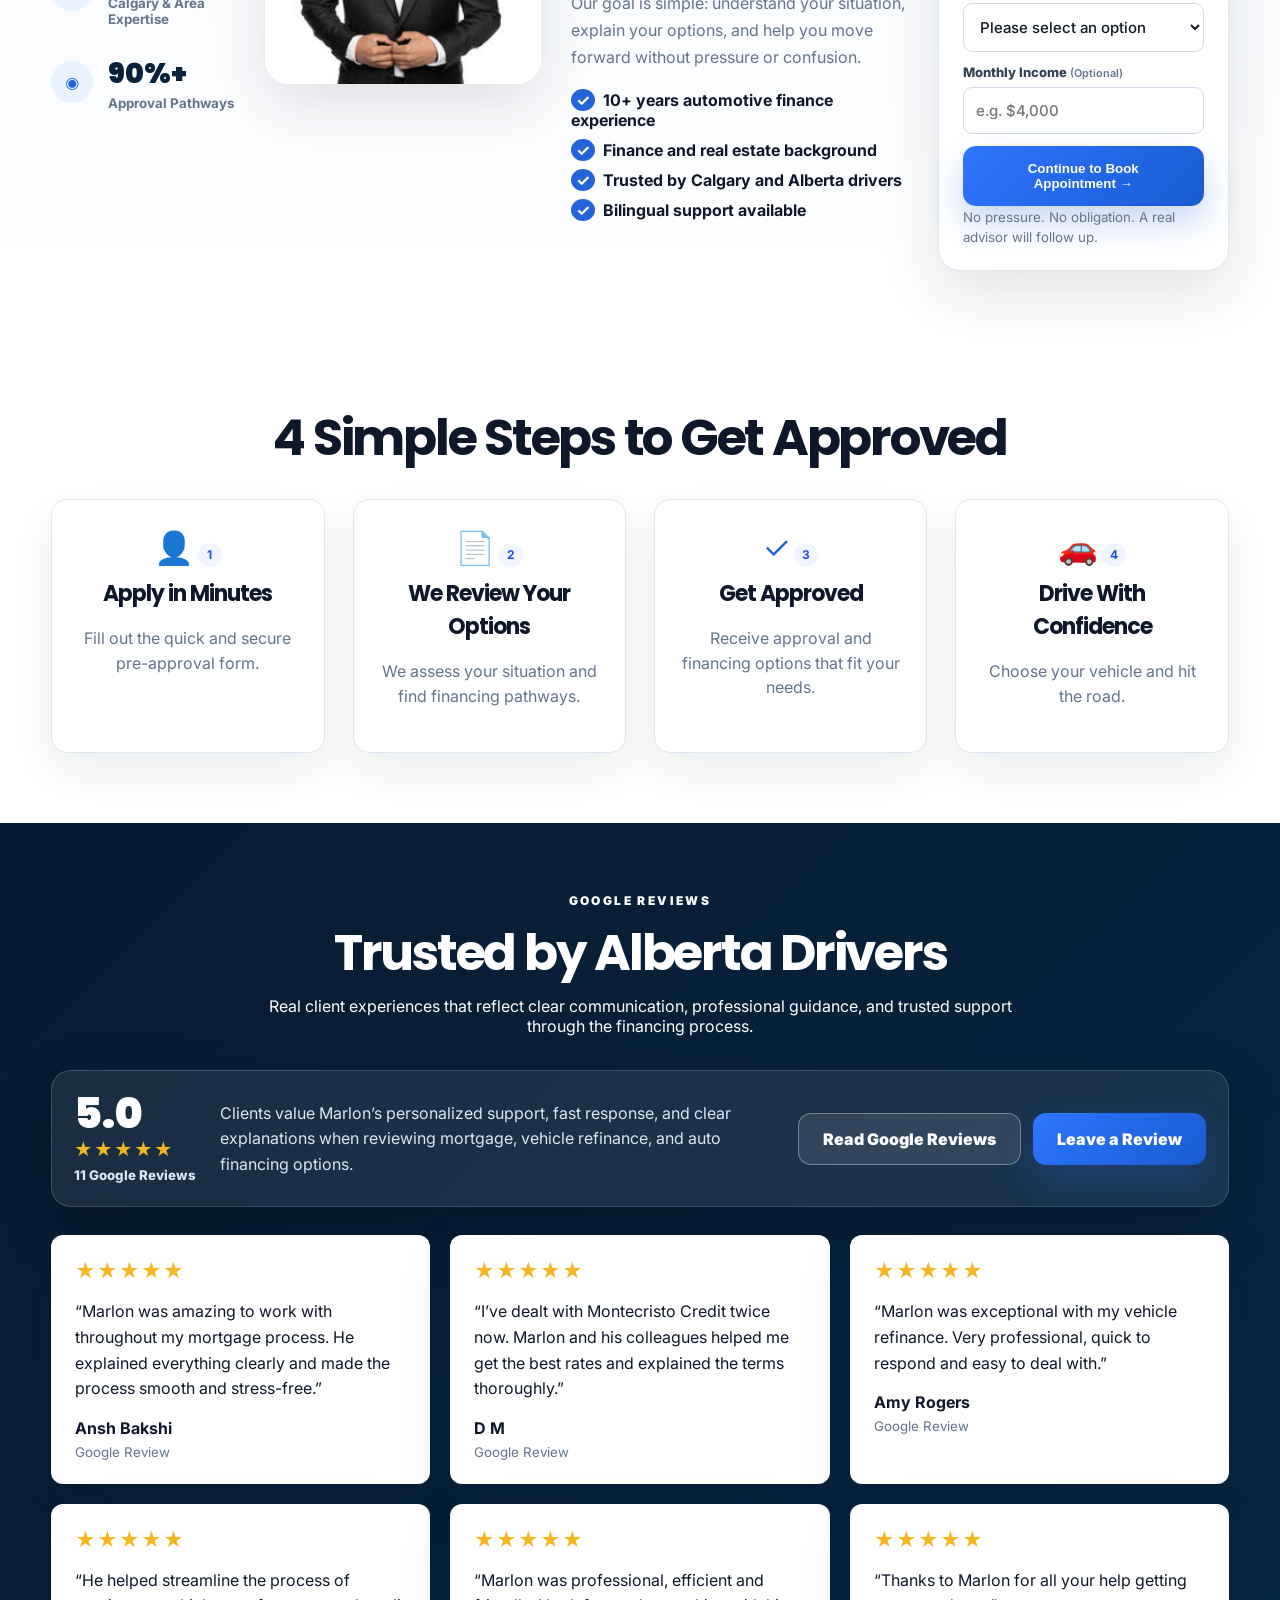
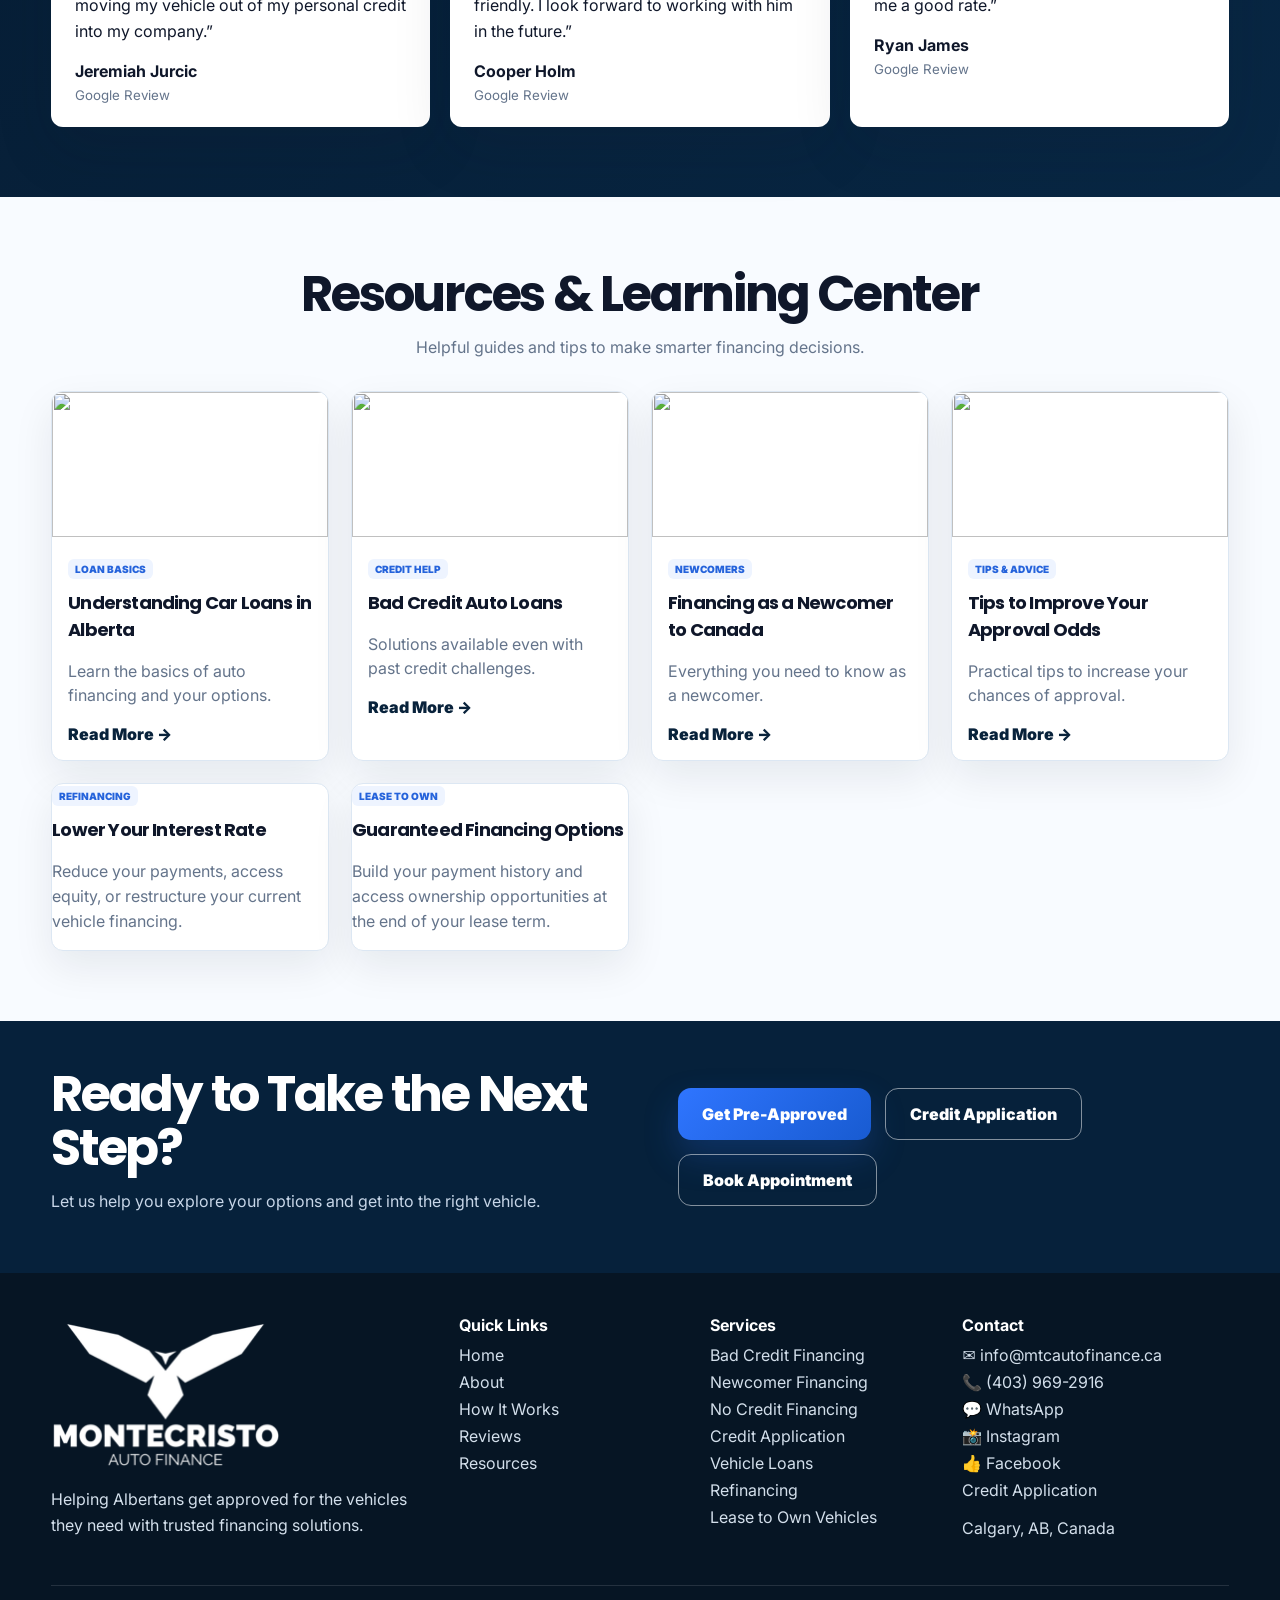
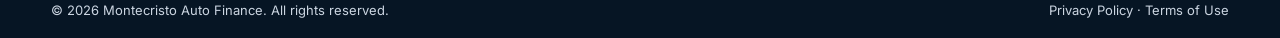
==== commit a670eebb: "Add files via upload" ====
--- a/index.html
+++ b/index.html
@@ -195,7 +195,7 @@
         <div class="section-title light">
           <p class="eyebrow">Google Reviews</p>
           <h2>Trusted by Alberta Drivers</h2>
-          <p>Real feedback from the existing Google Business profile that customers already find under Montecristo Credit - Marlon Molina.</p>
+          <p>Real client experiences that reflect clear communication, professional guidance, and trusted support through the financing process.</p>
         </div>
 
         <div class="google-review-strip">
@@ -204,15 +204,11 @@
             <span class="review-stars">★★★★★</span>
             <small>11 Google Reviews</small>
           </div>
-          <p><strong>Important:</strong> Google currently shows the business profile as <strong>Montecristo Credit - Marlon Molina</strong>, not as “Montecristo Auto Finance”. We will connect the website to that existing profile now, so the current reviews are not lost while the new auto finance brand keeps growing.</p>
+          <p>Clients value Marlon’s personalized support, fast response, and clear explanations when reviewing mortgage, vehicle refinance, and auto financing options.</p>
           <div class="review-actions">
             <a class="btn secondary" href="https://www.google.com/search?q=Montecristo+Credit+Marlon+Molina+Google+Reviews" target="_blank" rel="noopener">Read Google Reviews</a>
             <a class="btn primary" href="https://www.google.com/search?q=Montecristo+Credit+Marlon+Molina+Google+Reviews" target="_blank" rel="noopener">Leave a Review</a>
           </div>
-        </div>
-
-        <div class="review-profile-note">
-          <strong>For Marlon:</strong> keep using the existing Google profile and, from Google Business Profile, add Montecristo Auto Finance as part of the business description/services. Later, if a separate Auto Finance profile is created, the website links can be updated without redesigning the page.
         </div>
 
         <div class="reviews-grid" id="reviewsGrid">
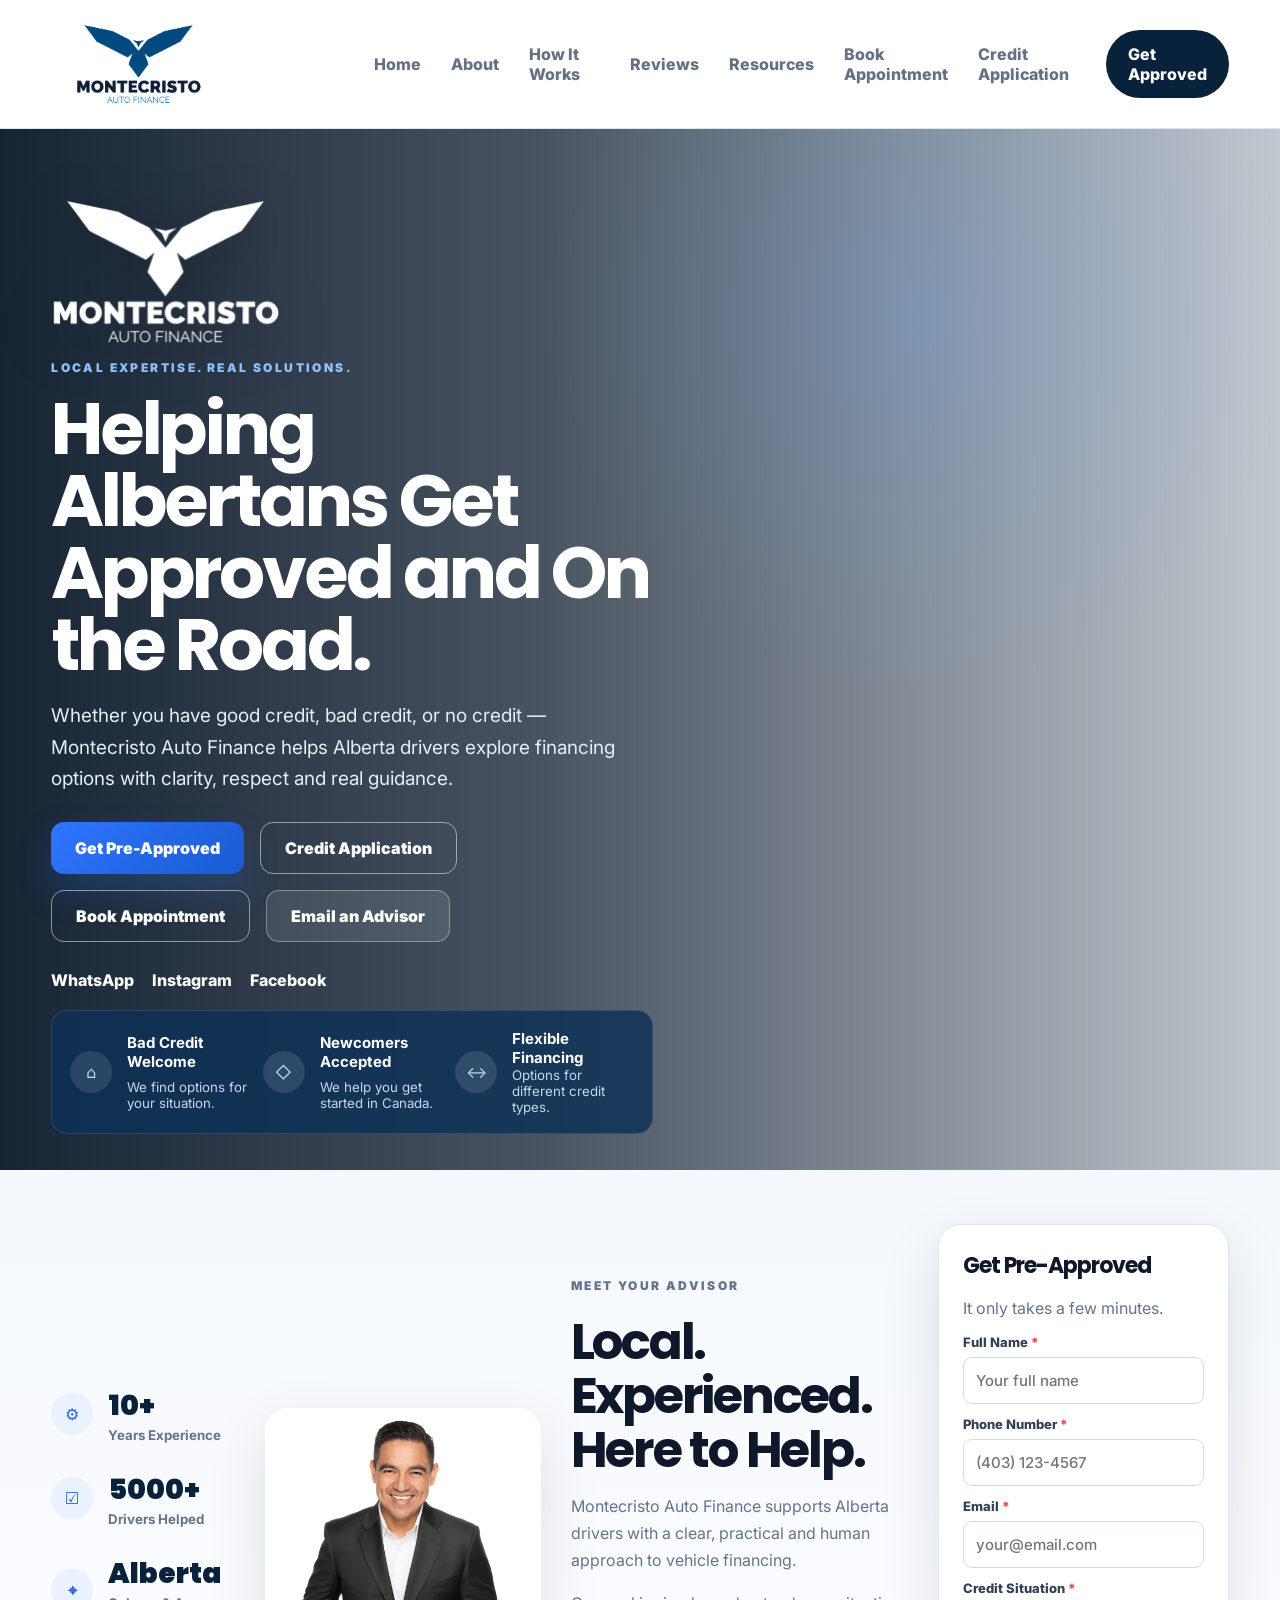
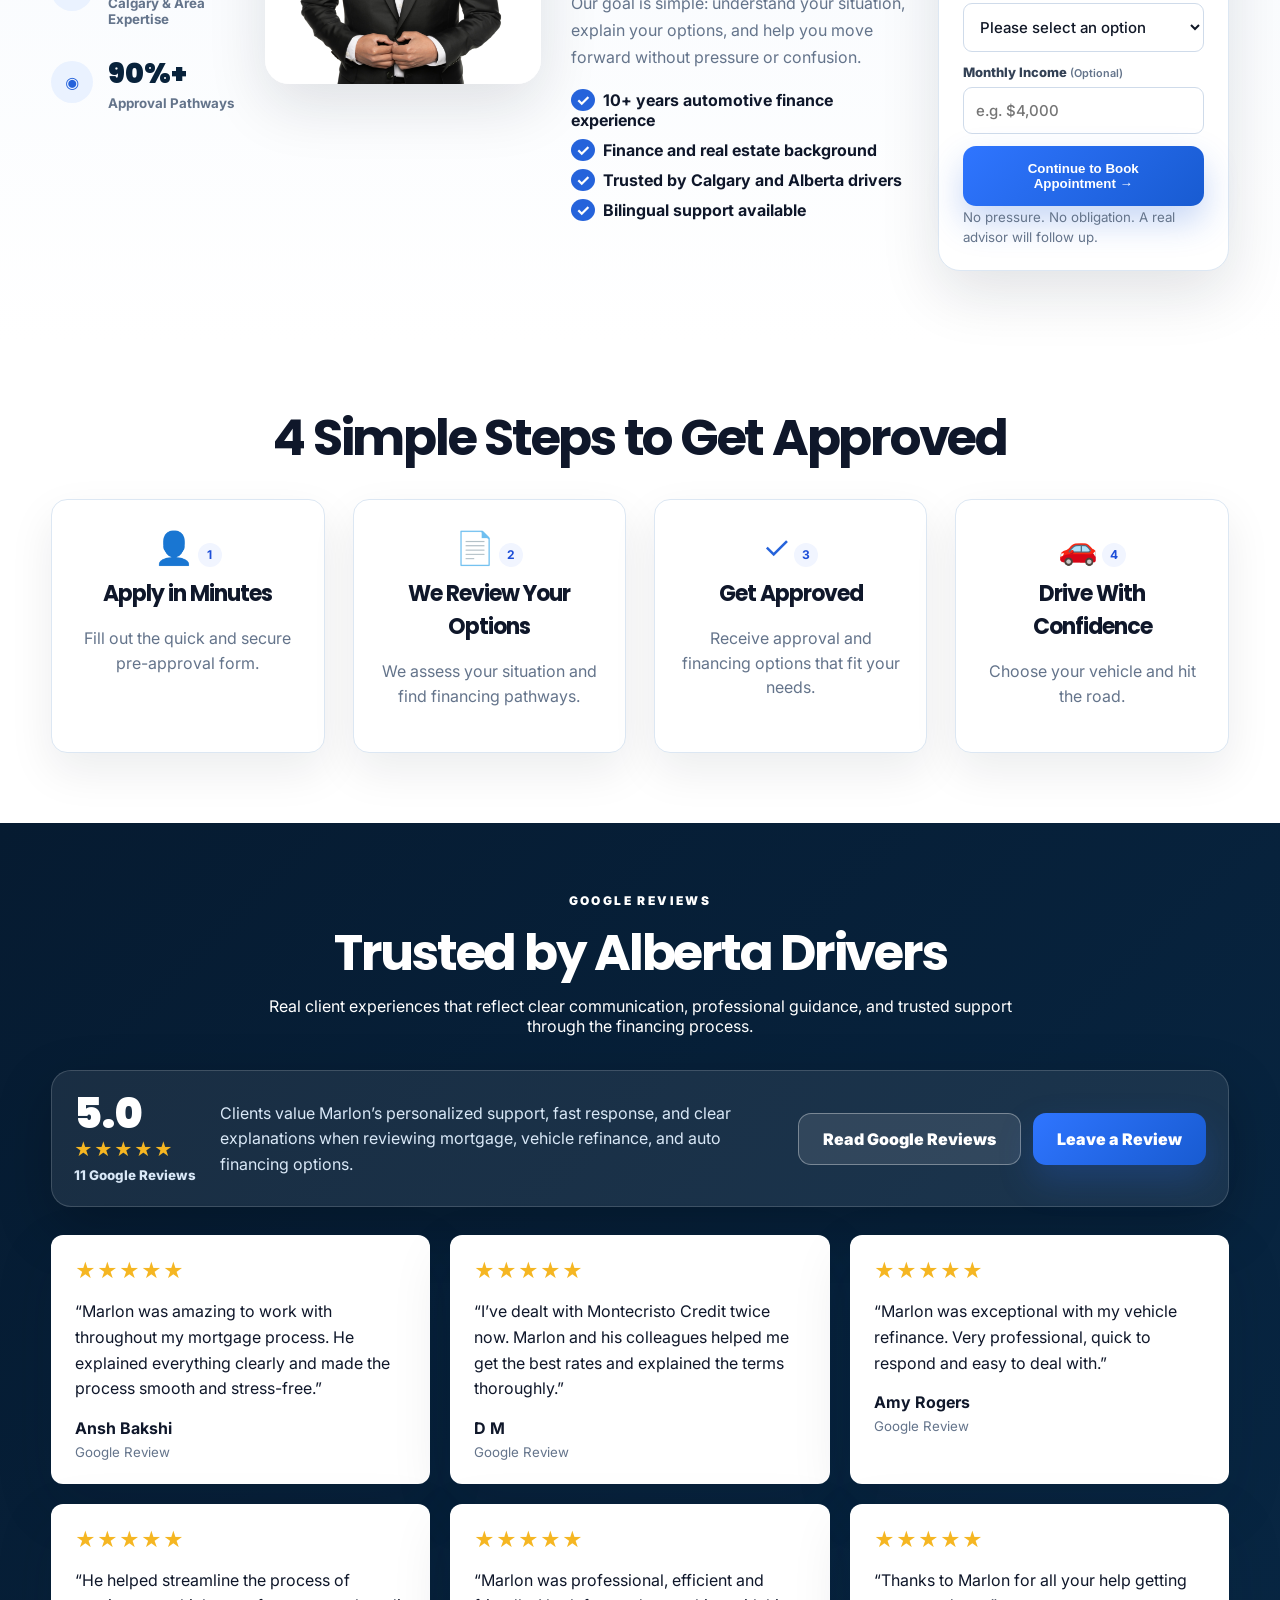
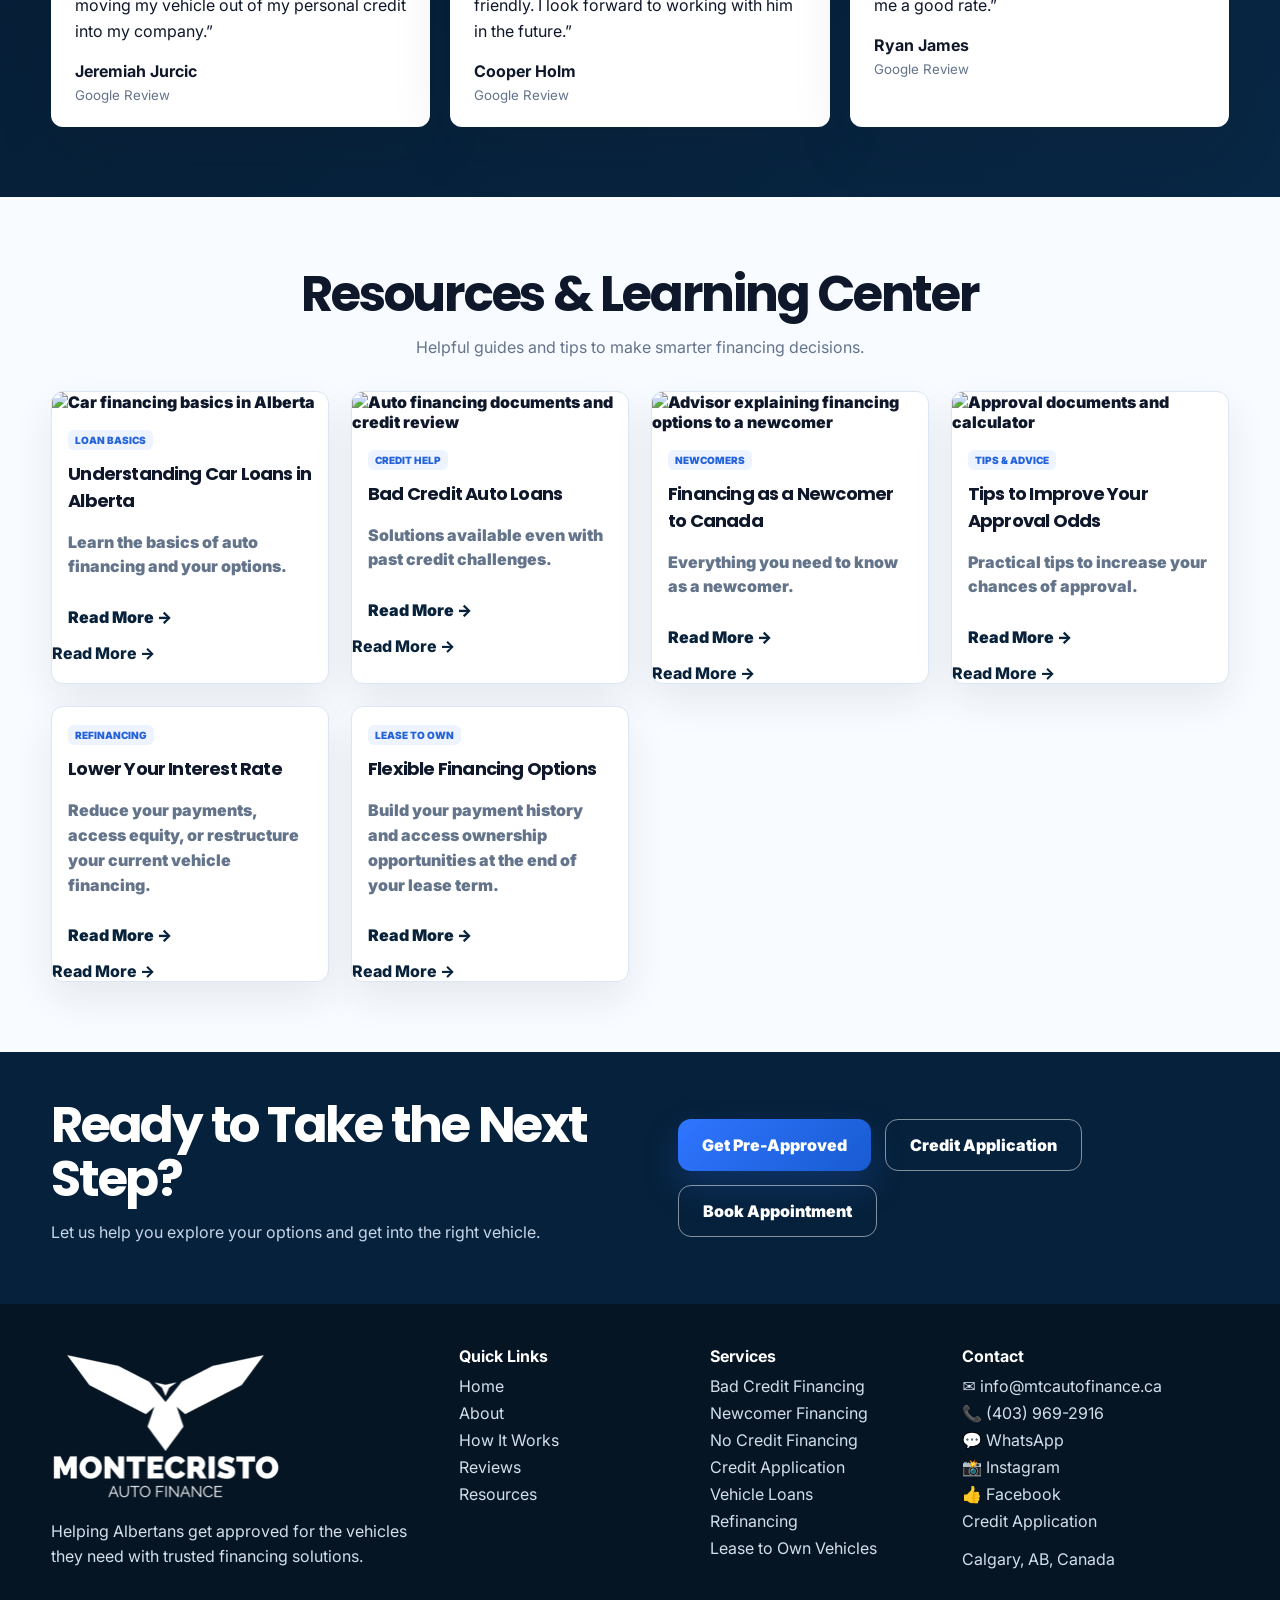
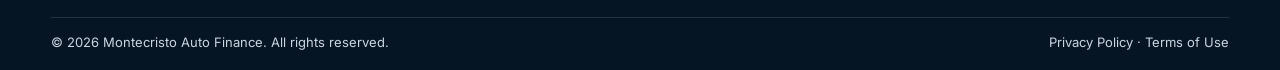
==== commit 1e7daa0b: "Add files via upload" ====
--- a/index.html
+++ b/index.html
@@ -9,6 +9,7 @@
   <link rel="preconnect" href="https://fonts.gstatic.com" crossorigin>
   <link href="https://fonts.googleapis.com/css2?family=Inter:wght@400;500;600;700;800;900&family=Poppins:wght@700;800;900&display=swap" rel="stylesheet">
   <link rel="stylesheet" href="css/style.css" />
+  <link rel="stylesheet" href="assets/css/montecristo-articles.css" />
 </head>
 
 <body>
@@ -260,36 +261,40 @@
         </div>
 
         <div class="resource-grid">
-          <article>
-            <img src="https://images.unsplash.com/photo-1549924231-f129b911e442?q=80&w=900&auto=format&fit=crop" alt="">
-            <div><span>Loan Basics</span><h3>Understanding Car Loans in Alberta</h3><p>Learn the basics of auto financing and your options.</p><a href="#">Read More →</a></div>
-          </article>
-          <article>
-            <img src="https://images.unsplash.com/photo-1554224155-6726b3ff858f?q=80&w=900&auto=format&fit=crop" alt="">
-            <div><span>Credit Help</span><h3>Bad Credit Auto Loans</h3><p>Solutions available even with past credit challenges.</p><a href="#">Read More →</a></div>
-          </article>
-          <article>
-            <img src="https://images.unsplash.com/photo-1551836022-d5d88e9218df?q=80&w=900&auto=format&fit=crop" alt="">
-            <div><span>Newcomers</span><h3>Financing as a Newcomer to Canada</h3><p>Everything you need to know as a newcomer.</p><a href="#">Read More →</a></div>
-          </article>
-          <article>
-            <img src="https://images.unsplash.com/photo-1554224154-26032ffc0d07?q=80&w=900&auto=format&fit=crop" alt="">
-            <div><span>Tips & Advice</span><h3>Tips to Improve Your Approval Odds</h3><p>Practical tips to increase your chances of approval.</p><a href="#">Read More →</a></div>
-          </article>
-          <article>
-            <span>Refinancing</span>
-            <h3>Lower Your Interest Rate</h3>
-            <p>
-            Reduce your payments, access equity, or restructure your current vehicle financing.
-            </p>
-          </article>
-          <article>
-            <span>Lease to Own</span>
-            <h3>Guaranteed Financing Options</h3>
-            <p>
-            Build your payment history and access ownership opportunities at the end of your lease term.
-            </p>
-          </article>
+          <a class="resource-card" href="articles/understanding-car-loans-in-alberta.html" aria-label="Read Understanding Car Loans in Alberta">
+            <article>
+              <img src="https://images.unsplash.com/photo-1549924231-f129b911e442?q=80&w=900&auto=format&fit=crop" alt="Car financing basics in Alberta">
+              <div><span>Loan Basics</span><h3>Understanding Car Loans in Alberta</h3><p>Learn the basics of auto financing and your options.</p><strong class="read-more">Read More →</strong></div>
+            </article>
+          </a>
+          <a class="resource-card" href="articles/bad-credit-auto-loans.html" aria-label="Read Bad Credit Auto Loans">
+            <article>
+              <img src="https://images.unsplash.com/photo-1554224155-6726b3ff858f?q=80&w=900&auto=format&fit=crop" alt="Auto financing documents and credit review">
+              <div><span>Credit Help</span><h3>Bad Credit Auto Loans</h3><p>Solutions available even with past credit challenges.</p><strong class="read-more">Read More →</strong></div>
+            </article>
+          </a>
+          <a class="resource-card" href="articles/financing-newcomer-canada.html" aria-label="Read Financing as a Newcomer to Canada">
+            <article>
+              <img src="https://images.unsplash.com/photo-1551836022-d5d88e9218df?q=80&w=900&auto=format&fit=crop" alt="Advisor explaining financing options to a newcomer">
+              <div><span>Newcomers</span><h3>Financing as a Newcomer to Canada</h3><p>Everything you need to know as a newcomer.</p><strong class="read-more">Read More →</strong></div>
+            </article>
+          </a>
+          <a class="resource-card" href="articles/improve-approval-odds.html" aria-label="Read Tips to Improve Your Approval Odds">
+            <article>
+              <img src="https://images.unsplash.com/photo-1554224154-26032ffc0d07?q=80&w=900&auto=format&fit=crop" alt="Approval documents and calculator">
+              <div><span>Tips & Advice</span><h3>Tips to Improve Your Approval Odds</h3><p>Practical tips to increase your chances of approval.</p><strong class="read-more">Read More →</strong></div>
+            </article>
+          </a>
+          <a class="resource-card" href="articles/lower-interest-rate.html" aria-label="Read Lower Your Interest Rate">
+            <article>
+              <div><span>Refinancing</span><h3>Lower Your Interest Rate</h3><p>Reduce your payments, access equity, or restructure your current vehicle financing.</p><strong class="read-more">Read More →</strong></div>
+            </article>
+          </a>
+          <a class="resource-card" href="articles/flexible-financing-options.html" aria-label="Read Flexible Financing Options">
+            <article>
+              <div><span>Lease to Own</span><h3>Flexible Financing Options</h3><p>Build your payment history and access ownership opportunities at the end of your lease term.</p><strong class="read-more">Read More →</strong></div>
+            </article>
+          </a>
         </div>
       </div>
     </section>
@@ -412,5 +417,6 @@
   
   <script src="modules/agenda/agenda-config.js"></script>
   <script src="js/app.js"></script>
+  <script src="assets/js/montecristo-articles-links.js"></script>
 </body>
 </html>
--- a/css/style.css
+++ b/css/style.css
@@ -366,3 +366,14 @@
   line-height:1.55;
 }
 .review-profile-note strong{color:#fff}
+
+/* Integrated article cards: make the full Resources card clickable */
+.resource-grid > a.resource-card{display:block;color:inherit;text-decoration:none;border-radius:12px}
+.resource-grid > a.resource-card article{height:100%;transition:transform .18s ease,box-shadow .18s ease,border-color .18s ease}
+.resource-grid > a.resource-card:hover article{transform:translateY(-4px);box-shadow:0 22px 50px rgba(15,23,42,.14)}
+.resource-grid > a.resource-card:focus-visible{outline:3px solid rgba(37,99,235,.45);outline-offset:4px}
+.resource-grid .read-more{display:inline-block;margin-top:12px;font-weight:900;color:var(--navy)}
+.resource-grid > a.resource-card:nth-child(5) article,
+.resource-grid > a.resource-card:nth-child(6) article{padding:0}
+.resource-grid > a.resource-card:nth-child(5) article>div,
+.resource-grid > a.resource-card:nth-child(6) article>div{padding:16px}
--- a/assets/css/montecristo-articles.css
+++ b/assets/css/montecristo-articles.css
@@ -0,0 +1,409 @@
+/* Montecristo Auto Finance - Articles + Resources Integration
+   Safe to add after the main site stylesheet. */
+
+:root {
+  --mtc-navy: #071831;
+  --mtc-blue: #2563eb;
+  --mtc-blue-dark: #1747b8;
+  --mtc-soft-blue: #eff6ff;
+  --mtc-text: #10213d;
+  --mtc-muted: #64748b;
+  --mtc-line: #dbe7f6;
+  --mtc-bg: #f6f9fd;
+  --mtc-card: #ffffff;
+  --mtc-shadow: 0 18px 45px rgba(15, 23, 42, 0.09);
+}
+
+/* Homepage card behavior. These selectors are intentionally broad so the patch works
+   even if the existing homepage uses .article-card, .blog-card, .resource-card, etc. */
+a.article-card,
+a.blog-card,
+a.resource-card,
+.article-card[data-article-link],
+.blog-card[data-article-link],
+.resource-card[data-article-link],
+.card[data-article-link] {
+  color: inherit;
+  text-decoration: none;
+  cursor: pointer;
+  transition: transform 180ms ease, box-shadow 180ms ease, border-color 180ms ease;
+}
+
+a.article-card:hover,
+a.blog-card:hover,
+a.resource-card:hover,
+.article-card[data-article-link]:hover,
+.blog-card[data-article-link]:hover,
+.resource-card[data-article-link]:hover,
+.card[data-article-link]:hover {
+  transform: translateY(-4px);
+  box-shadow: 0 22px 50px rgba(15, 23, 42, 0.14);
+}
+
+a.article-card:focus-visible,
+a.blog-card:focus-visible,
+a.resource-card:focus-visible,
+.article-card[data-article-link]:focus-visible,
+.blog-card[data-article-link]:focus-visible,
+.resource-card[data-article-link]:focus-visible,
+.card[data-article-link]:focus-visible {
+  outline: 3px solid rgba(37, 99, 235, 0.45);
+  outline-offset: 4px;
+}
+
+.article-read-more,
+.read-more,
+.article-card a,
+.blog-card a,
+.resource-card a {
+  font-weight: 800;
+}
+
+/* Article pages */
+.mtc-article-body {
+  margin: 0;
+  background: linear-gradient(180deg, #f8fbff 0%, #eef5ff 100%);
+  color: var(--mtc-text);
+  font-family: Inter, ui-sans-serif, system-ui, -apple-system, BlinkMacSystemFont, "Segoe UI", sans-serif;
+  line-height: 1.65;
+}
+
+.mtc-article-body * {
+  box-sizing: border-box;
+}
+
+.mtc-article-shell {
+  width: min(1120px, calc(100% - 32px));
+  margin: 0 auto;
+}
+
+.mtc-article-topbar {
+  position: sticky;
+  top: 0;
+  z-index: 10;
+  background: rgba(255, 255, 255, 0.92);
+  backdrop-filter: blur(16px);
+  border-bottom: 1px solid var(--mtc-line);
+}
+
+.mtc-article-nav {
+  min-height: 74px;
+  display: flex;
+  align-items: center;
+  justify-content: space-between;
+  gap: 18px;
+}
+
+.mtc-article-logo {
+  display: flex;
+  align-items: center;
+  gap: 12px;
+  color: var(--mtc-navy);
+  text-decoration: none;
+  font-weight: 900;
+  letter-spacing: -0.03em;
+  font-size: 1.05rem;
+}
+
+.mtc-article-logo-mark {
+  width: 40px;
+  height: 40px;
+  border-radius: 14px;
+  display: grid;
+  place-items: center;
+  color: #fff;
+  background: linear-gradient(135deg, var(--mtc-blue), var(--mtc-navy));
+  font-weight: 900;
+}
+
+.mtc-article-navlinks {
+  display: flex;
+  align-items: center;
+  justify-content: flex-end;
+  gap: 10px;
+  flex-wrap: wrap;
+}
+
+.mtc-article-navlinks a,
+.mtc-btn {
+  display: inline-flex;
+  align-items: center;
+  justify-content: center;
+  min-height: 42px;
+  padding: 10px 15px;
+  border-radius: 999px;
+  border: 1px solid rgba(37, 99, 235, 0.16);
+  background: #fff;
+  color: var(--mtc-blue-dark);
+  text-decoration: none;
+  font-weight: 800;
+  font-size: 0.92rem;
+}
+
+.mtc-article-navlinks a:hover,
+.mtc-btn:hover {
+  border-color: rgba(37, 99, 235, 0.36);
+  box-shadow: 0 12px 24px rgba(37, 99, 235, 0.12);
+}
+
+.mtc-btn-primary {
+  background: linear-gradient(135deg, var(--mtc-blue), var(--mtc-blue-dark));
+  color: #fff;
+  border-color: transparent;
+}
+
+.mtc-btn-dark {
+  background: var(--mtc-navy);
+  color: #fff;
+  border-color: transparent;
+}
+
+.mtc-article-hero {
+  padding: 64px 0 26px;
+}
+
+.mtc-article-kicker {
+  display: inline-flex;
+  align-items: center;
+  gap: 8px;
+  margin-bottom: 18px;
+  padding: 8px 12px;
+  border-radius: 999px;
+  background: var(--mtc-soft-blue);
+  color: var(--mtc-blue-dark);
+  font-size: 0.84rem;
+  font-weight: 900;
+  letter-spacing: 0.02em;
+  text-transform: uppercase;
+}
+
+.mtc-article-hero h1 {
+  max-width: 860px;
+  margin: 0;
+  color: #071226;
+  font-size: clamp(2.2rem, 5vw, 4.4rem);
+  line-height: 1.03;
+  letter-spacing: -0.07em;
+}
+
+.mtc-article-intro {
+  max-width: 820px;
+  margin: 22px 0 0;
+  color: var(--mtc-muted);
+  font-size: clamp(1.08rem, 2vw, 1.32rem);
+}
+
+.mtc-article-layout {
+  display: grid;
+  grid-template-columns: minmax(0, 1fr) 330px;
+  gap: 30px;
+  align-items: start;
+  padding: 24px 0 70px;
+}
+
+.mtc-article-card-main,
+.mtc-article-sidebar-card,
+.mtc-related-card {
+  background: rgba(255, 255, 255, 0.96);
+  border: 1px solid var(--mtc-line);
+  border-radius: 28px;
+  box-shadow: var(--mtc-shadow);
+}
+
+.mtc-article-card-main {
+  padding: clamp(28px, 5vw, 54px);
+}
+
+.mtc-article-card-main h2 {
+  margin: 36px 0 12px;
+  color: #071226;
+  font-size: clamp(1.45rem, 3vw, 2.05rem);
+  line-height: 1.18;
+  letter-spacing: -0.04em;
+}
+
+.mtc-article-card-main h2:first-child {
+  margin-top: 0;
+}
+
+.mtc-article-card-main p,
+.mtc-article-card-main li {
+  color: #475569;
+  font-size: 1.04rem;
+}
+
+.mtc-article-card-main strong {
+  color: #0f172a;
+}
+
+.mtc-article-list {
+  padding-left: 1.1rem;
+}
+
+.mtc-article-list li {
+  margin: 9px 0;
+}
+
+.mtc-note-box {
+  margin: 30px 0;
+  padding: 22px;
+  border-radius: 22px;
+  background: var(--mtc-soft-blue);
+  border: 1px solid rgba(37, 99, 235, 0.15);
+}
+
+.mtc-note-box p {
+  margin: 0;
+}
+
+.mtc-cta-box {
+  margin-top: 40px;
+  padding: clamp(24px, 4vw, 34px);
+  border-radius: 26px;
+  background: linear-gradient(135deg, #071831, #0f2d5c 58%, #2563eb);
+  color: #fff;
+}
+
+.mtc-cta-box h2 {
+  margin: 0 0 10px;
+  color: #fff;
+}
+
+.mtc-cta-box p {
+  margin: 0 0 22px;
+  color: rgba(255, 255, 255, 0.84);
+}
+
+.mtc-cta-actions {
+  display: flex;
+  flex-wrap: wrap;
+  gap: 12px;
+}
+
+.mtc-cta-actions .mtc-btn {
+  background: #fff;
+  color: var(--mtc-navy);
+}
+
+.mtc-cta-actions .mtc-btn-outline {
+  background: transparent;
+  color: #fff;
+  border-color: rgba(255, 255, 255, 0.5);
+}
+
+.mtc-article-sidebar {
+  position: sticky;
+  top: 98px;
+}
+
+.mtc-article-sidebar-card {
+  padding: 24px;
+}
+
+.mtc-article-sidebar-card h3 {
+  margin: 0 0 12px;
+  color: #071226;
+  line-height: 1.2;
+  letter-spacing: -0.03em;
+}
+
+.mtc-article-sidebar-card p {
+  color: var(--mtc-muted);
+  margin: 0 0 16px;
+}
+
+.mtc-sidebar-actions {
+  display: grid;
+  gap: 10px;
+}
+
+.mtc-related {
+  margin-top: 20px;
+  display: grid;
+  gap: 12px;
+}
+
+.mtc-related-card {
+  display: block;
+  padding: 16px;
+  color: #0f172a;
+  text-decoration: none;
+  box-shadow: none;
+  transition: transform 160ms ease, box-shadow 160ms ease;
+}
+
+.mtc-related-card:hover {
+  transform: translateY(-2px);
+  box-shadow: 0 14px 28px rgba(15, 23, 42, 0.08);
+}
+
+.mtc-related-card span {
+  display: block;
+  margin-bottom: 4px;
+  color: var(--mtc-blue-dark);
+  font-size: 0.78rem;
+  font-weight: 900;
+  text-transform: uppercase;
+}
+
+.mtc-article-footer {
+  padding: 30px 0;
+  border-top: 1px solid var(--mtc-line);
+  color: var(--mtc-muted);
+  text-align: center;
+  background: rgba(255, 255, 255, 0.72);
+}
+
+.mtc-disclaimer {
+  margin-top: 30px;
+  color: #64748b;
+  font-size: 0.92rem;
+}
+
+@media (max-width: 900px) {
+  .mtc-article-layout {
+    grid-template-columns: 1fr;
+  }
+
+  .mtc-article-sidebar {
+    position: static;
+  }
+}
+
+@media (max-width: 700px) {
+  .mtc-article-shell {
+    width: min(100% - 22px, 1120px);
+  }
+
+  .mtc-article-nav {
+    min-height: auto;
+    padding: 14px 0;
+    align-items: flex-start;
+    flex-direction: column;
+  }
+
+  .mtc-article-navlinks {
+    width: 100%;
+    justify-content: flex-start;
+  }
+
+  .mtc-article-navlinks a {
+    min-height: 38px;
+    padding: 8px 11px;
+    font-size: 0.84rem;
+  }
+
+  .mtc-article-hero {
+    padding: 42px 0 16px;
+  }
+
+  .mtc-article-card-main,
+  .mtc-article-sidebar-card,
+  .mtc-related-card {
+    border-radius: 22px;
+  }
+
+  .mtc-cta-actions .mtc-btn {
+    width: 100%;
+  }
+}
